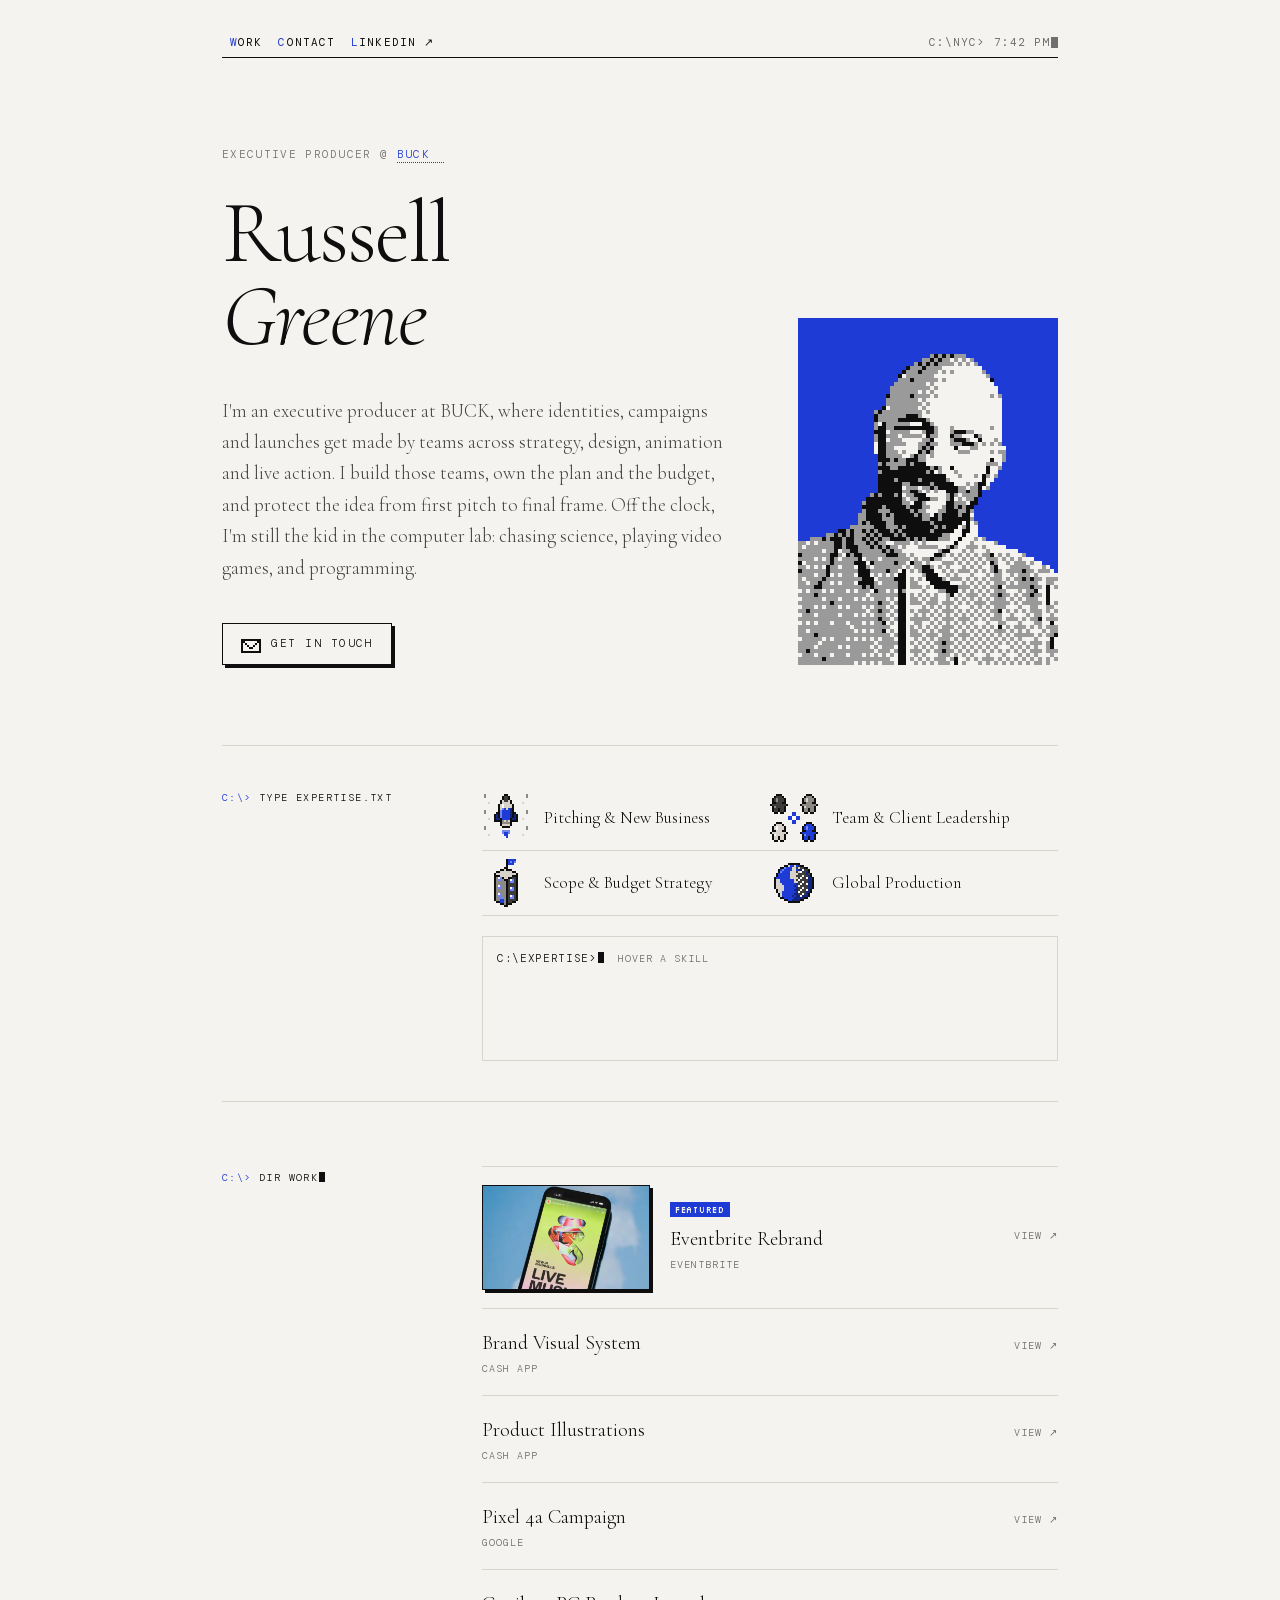
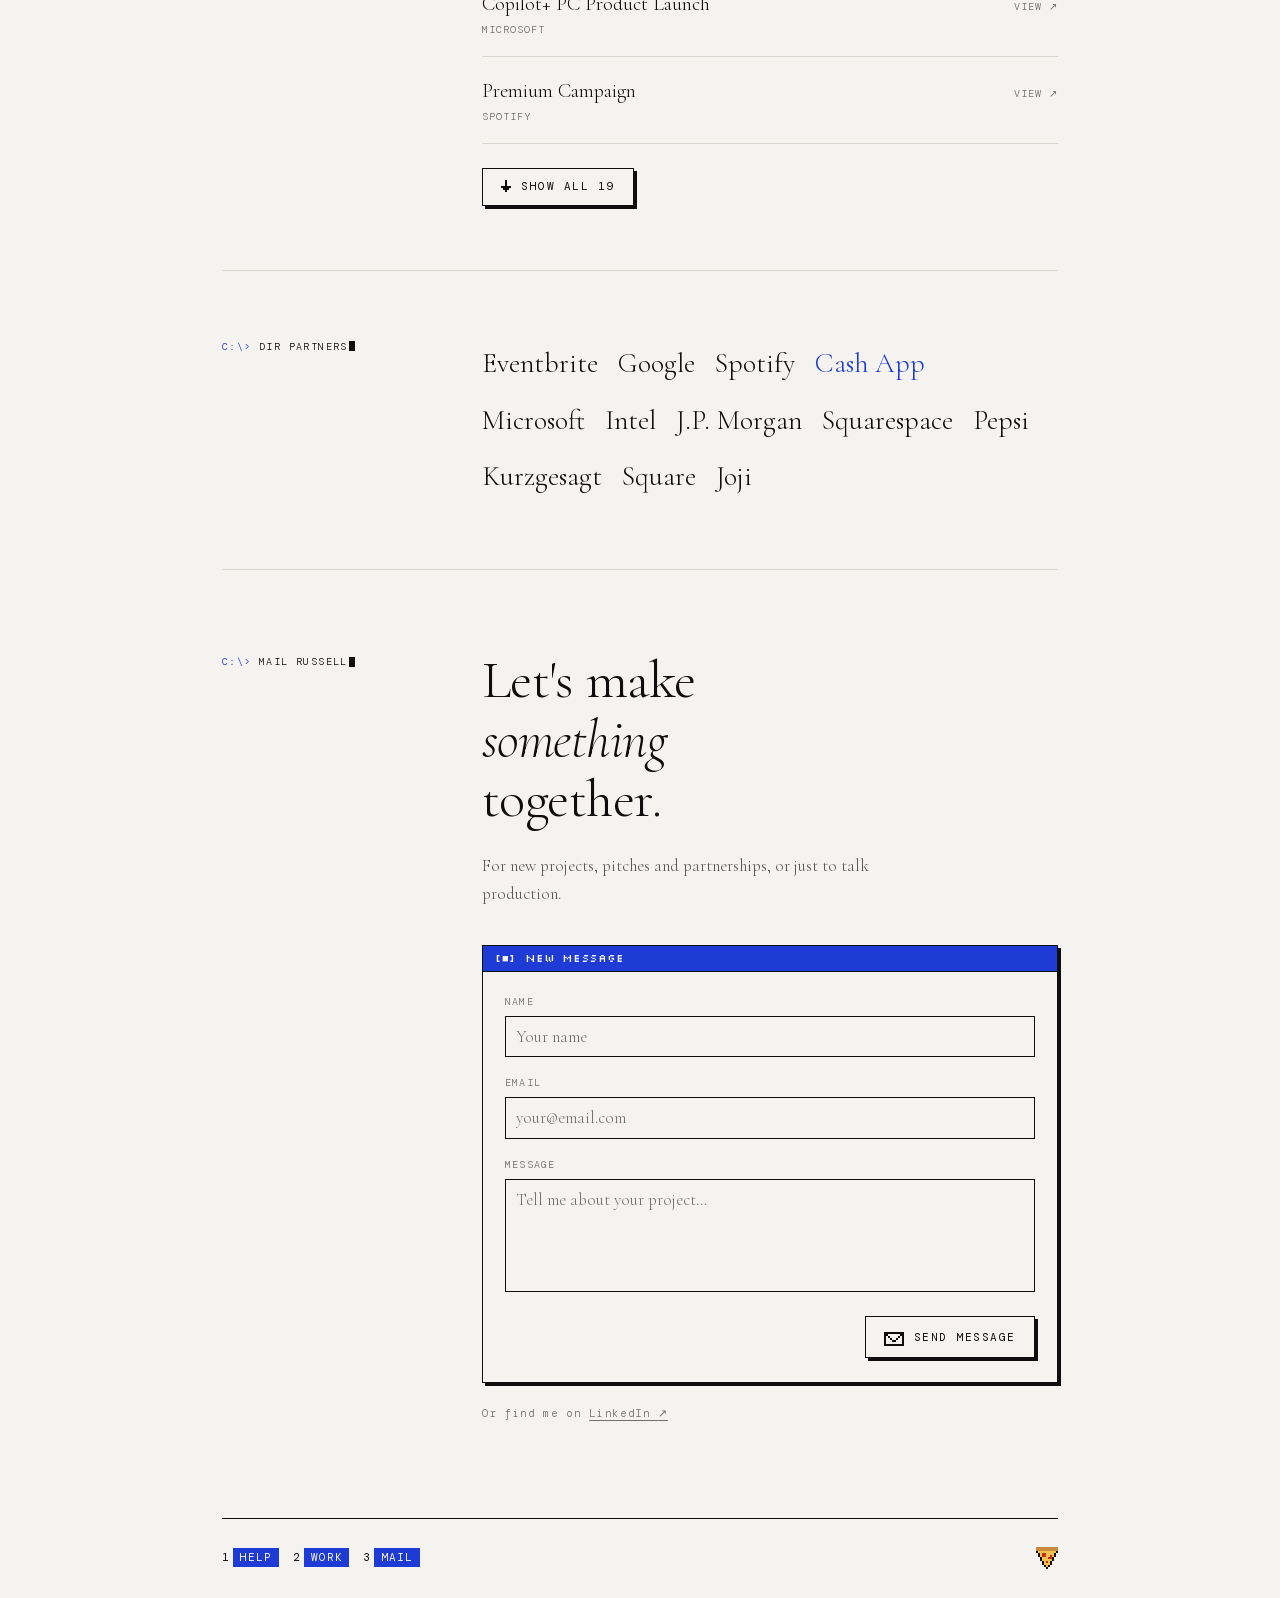
==== index.html @ 2af863de "Featured work: shared hover card with a zoom entrance The featured row now uses the same follow-the-" ====
<!DOCTYPE html>
<html lang="en">
<head>
  <meta charset="UTF-8" />
  <meta name="viewport" content="width=device-width, initial-scale=1.0" />
  <meta name="theme-color" content="#1f3bd6" />
  <script>
    // Accent theme, set before first paint: always blue, except ?theme= forces one for testing.
    // Clicking the headshot or the terminal's COLOR command switches it for the rest of the visit.
    (function () {
      var colors = { blue: '#1f3bd6', green: '#10633b', red: '#c52e13', yellow: '#d7a13f' };
      var theme = new URLSearchParams(location.search).get('theme');
      if (!colors[theme]) theme = 'blue';
      document.documentElement.dataset.theme = theme;
      document.querySelector('meta[name="theme-color"]').content = colors[theme];
      // Hide the photo (keeping its space) until retro.js has covered it with the dither canvas, so the
      // real photo never flashes first; if retro.js never runs, show it anyway after 3s
      var root = document.documentElement;
      root.classList.add('photo-pending');
      setTimeout(function () { root.classList.remove('photo-pending'); }, 3000);
    })();
  </script>
  <title>Russell Greene — Executive Producer at BUCK</title>
  <link rel="icon" type="image/svg+xml" href="favicon.svg" />
  <meta name="description" content="Executive producer at BUCK. I build the teams and own the plan and budget behind identities, campaigns and launches for Microsoft and J.P. Morgan." />
  <link rel="canonical" href="https://russellgreene.com/" />
  <meta property="og:type" content="profile" />
  <meta property="og:url" content="https://russellgreene.com/" />
  <meta property="og:title" content="Russell Greene — Executive Producer at BUCK" />
  <meta property="og:description" content="Executive producer at BUCK. I build the teams and own the plan and budget behind identities, campaigns and launches for Microsoft and J.P. Morgan." />
  <meta property="og:image" content="https://russellgreene.com/og-image.png" />
  <meta property="og:image:width" content="1200" />
  <meta property="og:image:height" content="630" />
  <meta property="og:image:alt" content="Russell Greene, Executive Producer at BUCK" />
  <meta property="og:site_name" content="Russell Greene" />
  <meta name="twitter:card" content="summary_large_image" />
  <script type="application/ld+json">
  {
    "@context": "https://schema.org",
    "@type": "Person",
    "@id": "https://russellgreene.com/#person",
    "name": "Russell Greene",
    "url": "https://russellgreene.com/",
    "image": "https://russellgreene.com/Russell_Greene_Headshot.png",
    "jobTitle": "Executive Producer",
    "worksFor": {
      "@type": "Organization",
      "name": "BUCK",
      "url": "https://buck.co"
    },
    "description": "Executive producer at BUCK. I build the teams and own the plan and budget behind identities, campaigns and launches for Microsoft and J.P. Morgan.",
    "sameAs": [
      "https://www.linkedin.com/in/russellgreene/"
    ]
  }
  </script>
  <link rel="preload" href="/fonts/cormorant-garamond-normal-latin.woff2" as="font" type="font/woff2" crossorigin />
  <link rel="preload" href="/fonts/cormorant-garamond-italic-latin.woff2" as="font" type="font/woff2" crossorigin />
  <style>
    /* Self-hosted copies of the Google Fonts latin subsets, @font-face rules as Google declares them */
    @font-face {
      font-family: 'Cormorant Garamond';
      font-style: italic;
      font-weight: 300;
      font-display: swap;
      src: url(/fonts/cormorant-garamond-italic-latin.woff2) format('woff2');
      unicode-range: U+0000-00FF, U+0131, U+0152-0153, U+02BB-02BC, U+02C6, U+02DA, U+02DC, U+0304, U+0308, U+0329, U+2000-206F, U+20AC, U+2122, U+2191, U+2193, U+2212, U+2215, U+FEFF, U+FFFD;
    }
    @font-face {
      font-family: 'Cormorant Garamond';
      font-style: italic;
      font-weight: 400;
      font-display: swap;
      src: url(/fonts/cormorant-garamond-italic-latin.woff2) format('woff2');
      unicode-range: U+0000-00FF, U+0131, U+0152-0153, U+02BB-02BC, U+02C6, U+02DA, U+02DC, U+0304, U+0308, U+0329, U+2000-206F, U+20AC, U+2122, U+2191, U+2193, U+2212, U+2215, U+FEFF, U+FFFD;
    }
    @font-face {
      font-family: 'Cormorant Garamond';
      font-style: normal;
      font-weight: 300;
      font-display: swap;
      src: url(/fonts/cormorant-garamond-normal-latin.woff2) format('woff2');
      unicode-range: U+0000-00FF, U+0131, U+0152-0153, U+02BB-02BC, U+02C6, U+02DA, U+02DC, U+0304, U+0308, U+0329, U+2000-206F, U+20AC, U+2122, U+2191, U+2193, U+2212, U+2215, U+FEFF, U+FFFD;
    }
    @font-face {
      font-family: 'Cormorant Garamond';
      font-style: normal;
      font-weight: 400;
      font-display: swap;
      src: url(/fonts/cormorant-garamond-normal-latin.woff2) format('woff2');
      unicode-range: U+0000-00FF, U+0131, U+0152-0153, U+02BB-02BC, U+02C6, U+02DA, U+02DC, U+0304, U+0308, U+0329, U+2000-206F, U+20AC, U+2122, U+2191, U+2193, U+2212, U+2215, U+FEFF, U+FFFD;
    }
    @font-face {
      font-family: 'Cormorant Garamond';
      font-style: normal;
      font-weight: 500;
      font-display: swap;
      src: url(/fonts/cormorant-garamond-normal-latin.woff2) format('woff2');
      unicode-range: U+0000-00FF, U+0131, U+0152-0153, U+02BB-02BC, U+02C6, U+02DA, U+02DC, U+0304, U+0308, U+0329, U+2000-206F, U+20AC, U+2122, U+2191, U+2193, U+2212, U+2215, U+FEFF, U+FFFD;
    }
    @font-face {
      font-family: 'DM Mono';
      font-style: normal;
      font-weight: 300;
      font-display: swap;
      src: url(/fonts/dm-mono-300-latin.woff2) format('woff2');
      unicode-range: U+0000-00FF, U+0131, U+0152-0153, U+02BB-02BC, U+02C6, U+02DA, U+02DC, U+0304, U+0308, U+0329, U+2000-206F, U+20AC, U+2122, U+2191, U+2193, U+2212, U+2215, U+FEFF, U+FFFD;
    }
    @font-face {
      font-family: 'DM Mono';
      font-style: normal;
      font-weight: 400;
      font-display: swap;
      src: url(/fonts/dm-mono-400-latin.woff2) format('woff2');
      unicode-range: U+0000-00FF, U+0131, U+0152-0153, U+02BB-02BC, U+02C6, U+02DA, U+02DC, U+0304, U+0308, U+0329, U+2000-206F, U+20AC, U+2122, U+2191, U+2193, U+2212, U+2215, U+FEFF, U+FFFD;
    }
    @font-face {
      font-family: 'Silkscreen';
      font-style: normal;
      font-weight: 400;
      font-display: swap;
      src: url(/fonts/silkscreen-400-latin.woff2) format('woff2');
      unicode-range: U+0000-00FF, U+0131, U+0152-0153, U+02BB-02BC, U+02C6, U+02DA, U+02DC, U+0304, U+0308, U+0329, U+2000-206F, U+20AC, U+2122, U+2191, U+2193, U+2212, U+2215, U+FEFF, U+FFFD;
    }
    @font-face {
      font-family: 'VT323';
      font-style: normal;
      font-weight: 400;
      font-display: swap;
      src: url(/fonts/vt323-400-latin.woff2) format('woff2');
      unicode-range: U+0000-00FF, U+0131, U+0152-0153, U+02BB-02BC, U+02C6, U+02DA, U+02DC, U+0304, U+0308, U+0329, U+2000-206F, U+20AC, U+2122, U+2191, U+2193, U+2212, U+2215, U+FEFF, U+FFFD;
    }
  </style>
  <style>
    *, *::before, *::after { box-sizing: border-box; margin: 0; padding: 0; }

    :root {
      --ink: #0e0e0e;
      --paper: #f5f3ef;
      --mid: #6f6f6f; /* lightest neutral gray at 4.5:1+ on --paper (4.53) */
      --rule: #d8d5cf;
      --accent: #0e0e0e;
      --pixel: #1f3bd6;         /* accent fill (themes override these in retro.css) */
      --on-pixel: var(--paper); /* text and icons on --pixel */
      --pixel-text: #1f3bd6;    /* accent text on --paper */
      --pixel-hi: #6f86f0;      /* accent highlight and shadow in shaded pixel art */
      --pixel-lo: #11247f;
      --serif: 'Cormorant Garamond', Georgia, serif;
      --mono: 'DM Mono', 'Courier New', monospace;
    }

    html { scroll-behavior: smooth; }

    body {
      background: var(--paper);
      color: var(--ink);
      font-family: var(--serif);
      font-weight: 300;
      font-size: 18px;
      line-height: 1.6;
      min-height: 100vh;
      -webkit-font-smoothing: antialiased;
    }

    /* ── Layout ── */
    .site-wrapper {
      max-width: 900px;
      margin: 0 auto;
      padding: 0 32px;
    }

    /* ── Hero ── */
    .hero {
      padding: 88px 0 80px;
      border-bottom: 1px solid var(--rule);
    }

    .hero-meta {
      font-family: var(--mono);
      font-size: 11px;
      letter-spacing: 0.12em;
      text-transform: uppercase;
      color: var(--mid);
      margin-bottom: 28px;
    }

    .hero-meta > span {
      display: inline-block;
      margin-right: 24px;
    }

    /* Skip link: the first Tab stop, invisible until focused, then a DOS button at the top left */
    .skip-link {
      position: absolute;
      top: 12px;
      left: 16px;
      z-index: 10;
    }
    .skip-link:not(:focus) {
      width: 1px;
      height: 1px;
      padding: 0;
      overflow: hidden;
      clip-path: inset(50%);
      white-space: nowrap;
      border: 0;
      box-shadow: none;
    }
    /* The skip link's target; it takes focus only from there, so no ring around the whole page */
    #main:focus { outline: none; }

    .visually-hidden {
      position: absolute;
      width: 1px;
      height: 1px;
      overflow: hidden;
      clip-path: inset(50%);
      white-space: nowrap;
    }

    .hero h1 {
      font-family: var(--serif);
      font-size: clamp(52px, 8vw, 88px);
      font-weight: 300;
      line-height: 0.95;
      letter-spacing: -0.02em;
      margin-bottom: 36px;
    }

    .hero h1 em {
      font-style: italic;
      font-weight: 300;
    }


    .hero-bio {
      max-width: 520px;
      text-wrap: pretty; /* no one-word last line */
      font-size: 19px;
      line-height: 1.65;
      color: #444;
      margin-bottom: 40px;
    }

    /* ── Expertise ── */
    .expertise {
      padding: 40px 0;
      border-bottom: 1px solid var(--rule);
      display: grid;
      grid-template-columns: 200px 1fr;
      gap: 0 60px;
      align-items: start;
    }

    .section-label {
      font-family: var(--mono);
      font-weight: inherit; /* an <h2> on the homepage; it must look like the old <p> */
      font-size: 10px;
      letter-spacing: 0.14em;
      text-transform: uppercase;
      color: var(--mid);
      padding-top: 4px;
    }

    .expertise-list {
      list-style: none;
      display: grid;
      grid-template-columns: 1fr 1fr;
      gap: 0;
    }

    .expertise-list li { border-bottom: 1px solid var(--rule); }

    .expertise-list li:nth-child(odd) { padding-right: 28px; }

    .expertise-item {
      display: flex;
      align-items: center;
      gap: 14px;
      width: 100%;
      padding: 8px 0;
      background: none;
      border: 0;
      font: inherit;
      font-size: 17px;
      color: var(--ink);
      text-align: left;
      cursor: pointer;
    }

    .expertise-item:hover .expertise-name,
    .expertise-item.is-selected .expertise-name { color: var(--pixel-text); }
    .expertise-item:focus-visible { outline: 1px solid var(--pixel-text); outline-offset: 2px; }

    /* Pixel icons are drawn in by JS (24×24 cells at 2px); the slot keeps its size either way */
    .expertise-icon {
      flex: none;
      display: block;
      width: 48px;
      height: 48px;
    }
    .expertise-icon svg { display: block; }
    .expertise-name { line-height: 1.3; }

    .expertise-details {
      margin-top: 20px;
      font-family: var(--mono);
      font-size: 11px;
      line-height: 1.7;
      color: #555;
    }

    .expertise-detail + .expertise-detail { margin-top: 14px; }

    .expertise-detail-name {
      color: var(--ink);
      font-size: 10px;
      letter-spacing: 0.1em;
      text-transform: uppercase;
    }

    .expertise-see a { color: var(--ink); }

    /* ── Work ── */
    #work {
      padding: 64px 0;
      border-bottom: 1px solid var(--rule);
    }

    .work-header {
      display: grid;
      grid-template-columns: 200px 1fr;
      gap: 0 60px;
      margin-bottom: 0;
    }

    .work-list {
      list-style: none;
    }

    .work-item {
      display: grid;
      grid-template-columns: 1fr auto;
      align-items: baseline;
      padding: 18px 0;
      border-bottom: 1px solid var(--rule);
      cursor: default;
      transition: background 0.15s;
    }

    .work-item:first-child { border-top: 1px solid var(--rule); }

    .work-item:hover { background: rgba(14,14,14,0.03); }
    .work-item:hover .work-client { color: var(--ink); } /* --mid falls under 4.5:1 on the hover fill */

    .work-title {
      font-family: var(--serif);
      font-size: 20px;
      font-weight: 300;
      color: var(--ink);
    }

    .work-client {
      font-family: var(--mono);
      font-size: 10px;
      letter-spacing: 0.1em;
      text-transform: uppercase;
      color: var(--mid);
      display: block;
      margin-top: 2px;
    }

    .work-link {
      font-family: var(--mono);
      font-size: 10px;
      letter-spacing: 0.1em;
      text-transform: uppercase;
      color: var(--mid);
      text-decoration: none;
      border-bottom: 1px solid transparent;
      padding-bottom: 1px;
      transition: color 0.2s, border-color 0.2s;
      white-space: nowrap;
    }

    .work-item:hover .work-link {
      color: var(--ink);
      border-bottom-color: var(--ink);
    }

    /* Featured project (set up by the script after the list): its image in a DOS frame at the left,
       a tag above the title. On phones and touch screens the image runs full width above it. */
    #work-list .work-item.is-featured {
      grid-template-columns: 168px 1fr auto;
      column-gap: 20px;
      align-items: center;
    }

    .work-feature {
      position: relative;
      display: block;
      aspect-ratio: 16 / 10;
      overflow: hidden;
      background: var(--pixel);
      border: 1px solid var(--ink);
      box-shadow: 3px 3px 0 var(--ink);
    }

    .work-feature img,
    .work-feature canvas {
      position: absolute;
      inset: 0;
      width: 100%;
      height: 100%;
    }

    .work-feature img { object-fit: cover; }
    .work-feature img:not([src]):not([srcset]) { visibility: hidden; }
    .work-feature canvas { image-rendering: pixelated; background: var(--pixel); }
    .work-feature canvas[hidden] { display: none; }

    .work-tag {
      display: block;
      width: max-content;
      margin-bottom: 6px;
      padding: 3px 5px;
      background: var(--pixel);
      color: var(--on-pixel);
      font-family: 'Silkscreen', var(--mono);
      font-size: 9px;
      line-height: 1;
      letter-spacing: 0.08em;
      text-transform: uppercase;
    }

    @media (max-width: 660px), (hover: none) and (pointer: coarse) {
      #work-list .work-item.is-featured {
        grid-template-columns: 1fr auto;
      }

      .work-feature {
        grid-column: 1 / -1;
        margin: 2px 3px 18px 0;
      }
    }

    /* ── Partners ── */
    .partners {
      padding: 64px 0;
      border-bottom: 1px solid var(--rule);
      display: grid;
      grid-template-columns: 200px 1fr;
      gap: 0 60px;
      align-items: start;
    }

    .partner-grid {
      display: flex;
      flex-wrap: wrap;
      gap: 0;
    }

    .partner-name {
      font-family: var(--serif);
      font-size: 28px;
      font-weight: 300;
      color: var(--ink);
      padding: 6px 20px 6px 0;
      cursor: default;
    }

    .partner-name:hover { color: var(--pixel-text); }

    /* ── Contact ── */
    #contact {
      padding: 80px 0 96px;
    }

    .contact-inner {
      display: grid;
      grid-template-columns: 200px 1fr;
      gap: 0 60px;
      align-items: start;
    }

    .contact-content h3 {
      font-family: var(--serif);
      font-size: clamp(36px, 5vw, 54px);
      font-weight: 300;
      line-height: 1.1;
      margin-bottom: 24px;
      letter-spacing: -0.01em;
    }

    .contact-content h3 em { font-style: italic; }

    .contact-content p {
      font-size: 17px;
      color: #555;
      line-height: 1.65;
      margin-bottom: 36px;
      max-width: 420px;
    }

    /* ── Contact Form: a DOS compose window (the MAIL.EXE send sequence plays in the same window) ── */
    .compose {
      background: var(--paper);
      border: 1px solid var(--ink);
      box-shadow: 3px 3px 0 var(--ink);
    }

    .compose-title {
      display: flex;
      gap: 10px;
      padding: 7px 12px;
      background: var(--pixel);
      color: var(--on-pixel);
      border-bottom: 1px solid var(--ink);
      font-family: 'Silkscreen', var(--mono);
      font-size: 11px;
      line-height: 1;
      letter-spacing: 0.08em;
      text-transform: uppercase;
      white-space: nowrap;
    }

    .contact-form {
      display: flex;
      flex-direction: column;
      gap: 18px;
      padding: 22px 22px 24px;
    }

    .form-row {
      display: flex;
      flex-direction: column;
    }

    .form-row label {
      font-family: var(--mono);
      font-size: 10px;
      letter-spacing: 0.12em;
      text-transform: uppercase;
      color: var(--mid);
      padding-bottom: 6px;
    }

    .form-row input,
    .form-row textarea {
      background: var(--paper);
      border: 1px solid var(--ink);
      border-radius: 0;
      outline: none;
      font-family: var(--serif);
      font-size: 17px;
      font-weight: 300;
      line-height: 1.4;
      color: var(--ink);
      padding: 8px 10px;
      resize: none;
      width: 100%;
      -webkit-appearance: none;
      appearance: none;
    }

    .form-row input:focus,
    .form-row textarea:focus {
      border-color: var(--pixel);
      box-shadow: inset 0 0 0 1px var(--pixel);
    }

    .form-row input::placeholder,
    .form-row textarea::placeholder {
      color: var(--mid);
      opacity: 1;
    }

    .form-row .form-error { padding: 6px 0 0; }

    .form-submit {
      margin-top: 6px;
      display: flex;
      justify-content: flex-end;
    }

    .contact-content .contact-alt {
      margin: 22px 0 0;
      font-family: var(--mono);
      font-size: 11px;
      letter-spacing: 0.06em;
      line-height: 1.5;
      color: var(--mid);
    }

    .contact-alt a {
      color: var(--mid);
      text-decoration: underline;
      text-underline-offset: 3px;
    }

    .contact-alt a:hover { color: var(--ink); }

    /* ── Footer ── */
    footer {
      border-top: 1px solid var(--ink); /* matches the menu bar's rule: the page is framed top and bottom alike */
      padding: 28px 0;
      display: flex;
      justify-content: space-between;
      align-items: center;
    }

    /* ── Hero layout with photo ── */
    .hero-inner {
      display: grid;
      grid-template-columns: 1fr 260px;
      gap: 0 60px;
      align-items: end;
    }

    .hero-photo-wrap { position: relative; }
    .hero-photo-wrap:focus-visible { outline: 2px solid var(--pixel-text); outline-offset: 4px; }

    .hero-photo {
      width: 100%;
      height: auto; /* the width/height attributes only reserve space; the aspect ratio sets the size */
      aspect-ratio: 3 / 4;
      object-fit: cover;
      object-position: center top;
      display: block;
    }

    /* Until retro.js has laid the dither canvas over it (see the head script) */
    .photo-pending .hero-photo { visibility: hidden; }

    /* ── Fade in on load ── */
    @keyframes fadeUp {
      from { opacity: 0; transform: translateY(16px); }
      to   { opacity: 1; transform: translateY(0); }
    }

    .hero-meta  { animation: fadeUp 0.6s ease both; animation-delay: 0.05s; }
    .hero h1    { animation: fadeUp 0.7s ease both; animation-delay: 0.15s; }
    .hero-bio   { animation: fadeUp 0.7s ease both; animation-delay: 0.25s; }
    .hero-cta   { animation: fadeUp 0.7s ease both; animation-delay: 0.35s; }

    @media (prefers-reduced-motion: reduce) {
      .hero-meta, .hero h1, .hero-bio, .hero-cta { animation: none; }
    }

    /* ── Mobile ── */
    @media (max-width: 660px) {
      .site-wrapper { padding: 0 20px; }

      .hero { padding: 56px 0 52px; }

      .hero-inner {
        grid-template-columns: 1fr;
      }

      .hero-photo-wrap {
        width: 160px;
        margin-top: 32px;
        border-radius: 50%; /* round focus ring */
      }

      .hero-photo {
        width: 160px;
        aspect-ratio: 1 / 1;
        border-radius: 50%;
        object-position: center 10%;
      }

      .expertise,
      .partners,
      .work-header,
      .contact-inner {
        grid-template-columns: 1fr;
        gap: 16px 0;
      }

      .expertise-list {
        grid-template-columns: 1fr;
      }

      .contact-form { padding: 18px 16px 20px; }
      .form-row input,
      .form-submit .dos-button { min-height: 44px; }

      /* Keys and pizza share one row (they fit at 360px); if they ever can't, both centre */
      footer { flex-wrap: wrap; justify-content: space-between; gap: 16px; }
    }

    /* Small screens and touch screens: small mono labels one size up, so they read without zooming */
    @media (max-width: 660px), (hover: none) and (pointer: coarse) {
      .section-label,
      .work-client,
      .work-link,
      .form-row label { font-size: 11px; }
    }

    /* ── Touch ── */
    @media (hover: none) and (pointer: coarse) {
      /* Small links get a bigger invisible hit area; the layout doesn't move */
      .work-link,
      .contact-alt a { position: relative; -webkit-tap-highlight-color: transparent; }
      .work-link::after,
      .contact-alt a::after {
        content: '';
        position: absolute;
        inset: -15px -8px;
      }

      /* The whole row opens the case study; it darkens while pressed instead of sticking on hover */
      .work-item { cursor: pointer; -webkit-tap-highlight-color: transparent; }
      .work-item:hover { background: none; }
      .work-item:active { background: rgba(14,14,14,0.05); }
      .work-item:hover .work-link { color: var(--mid); border-bottom-color: transparent; }
      .work-item:hover .work-client { color: var(--mid); }
      .partner-name:hover { color: var(--ink); }
      .form-row input,
      .form-submit .dos-button { min-height: 44px; }
    }
  </style>
  <link rel="stylesheet" href="/retro.css?v=9676388d" />
</head>
<body>

<a class="skip-link dos-button" href="#main" aria-label="Skip to content"><span class="dos-button-label">Skip to content</span></a>

<div class="site-wrapper">

  <!-- Menu bar -->
  <header>
  <nav class="menubar" aria-label="Menu">
    <ul class="menu">
      <li><a class="menu-item" href="#work"><span class="menu-key">W</span>ork</a></li>
      <li><a class="menu-item" href="#contact"><span class="menu-key">C</span>ontact</a></li>
      <li><a class="menu-item" href="https://www.linkedin.com/in/russellgreene/" target="_blank" rel="noopener"><span class="menu-key">L</span>inkedIn <span aria-hidden="true">↗</span></a></li>
    </ul>
    <span class="prompt-clock">NYC</span>
  </nav>
  </header>

  <main id="main" tabindex="-1">

  <!-- Hero -->
  <section class="hero">
    <div class="hero-inner">
      <div class="hero-text">
        <p class="hero-meta">
          <span><span class="visually-hidden">Executive Producer at BUCK</span><span aria-hidden="true">Executive Producer @ <span class="dos-field">BUCK<b class="block-cursor dos-field-cursor"></b></span></span></span>
        </p>
        <h1>Russell<br /><em>Greene</em></h1>
        <p class="hero-bio">I'm an executive producer at BUCK, where identities, campaigns and launches get made by teams across strategy, design, animation and live action. I build those teams, own the plan and the budget, and protect the idea from first pitch to final frame. Off the clock, I'm still the kid in the computer lab: chasing science, playing video games, and programming.</p>
        <a href="#contact" class="hero-cta dos-button"><span class="dos-button-icon" data-icon="envelope" aria-hidden="true"></span><span class="dos-button-label">Get in touch</span><b class="block-cursor dos-button-cursor" aria-hidden="true"></b></a>
      </div>
      <div class="hero-photo-wrap">
        <img src="Russell_Greene_Headshot-520.webp" alt="Russell Greene" class="hero-photo" width="520" height="694" fetchpriority="high" />
        <script>(function (t) { if (t && t !== 'blue') document.currentScript.previousElementSibling.src = 'Russell_Greene_Headshot_' + t + '-520.webp'; })(document.documentElement.dataset.theme);</script>
      </div>
    </div>
  </section>

  <!-- Expertise -->
  <section class="expertise">
    <h2 class="section-label">Core<br />Expertise</h2>
    <div class="expertise-body">
      <ul class="expertise-list">
        <li>
          <button type="button" class="expertise-item" data-dir="PITCHING" aria-controls="xp-pitching">
            <span class="expertise-icon" data-xp-icon="rocket" aria-hidden="true"></span>
            <span class="expertise-name">Pitching &amp; New Business</span>
          </button>
        </li>
        <li>
          <button type="button" class="expertise-item" data-dir="LEADERSHIP" aria-controls="xp-leadership">
            <span class="expertise-icon" data-xp-icon="meeples" aria-hidden="true"></span>
            <span class="expertise-name">Team &amp; Client Leadership</span>
          </button>
        </li>
        <li>
          <button type="button" class="expertise-item" data-dir="SCOPE-BUDGET" aria-controls="xp-scope-budget">
            <span class="expertise-icon" data-xp-icon="tower" aria-hidden="true"></span>
            <span class="expertise-name">Scope &amp; Budget Strategy</span>
          </button>
        </li>
        <li>
          <button type="button" class="expertise-item" data-dir="PRODUCTION" aria-controls="xp-production">
            <span class="expertise-icon" data-xp-icon="globe" aria-hidden="true"></span>
            <span class="expertise-name">Global Production</span>
          </button>
        </li>
      </ul>
      <div class="expertise-details">
        <div class="expertise-detail" id="xp-pitching">
          <p class="expertise-detail-name">Pitching &amp; New Business</p>
          <p class="expertise-desc">I lead RFPs and pitches alongside Strategy and Creative, shaping the approach, the team and the numbers so every bid is one we can win and one we can make well.</p>
          <p class="expertise-see">SEE: <a href="https://buck.co/work/eventbrite" target="_blank" rel="noopener">Eventbrite</a>, <a href="https://buck.co/work/microsoft-intel-global-b2b-campaign" target="_blank" rel="noopener">Windows Campaign</a>, <a href="https://buck.co/work/kurzgesagt" target="_blank" rel="noopener">Kurzgesagt</a></p>
        </div>
        <div class="expertise-detail" id="xp-leadership">
          <p class="expertise-detail-name">Team &amp; Client Leadership</p>
          <p class="expertise-desc">I build the team around each brief, then stay close as the escalation point and champion for client and crew alike. Microsoft, Cash App and Spotify keep coming back.</p>
          <p class="expertise-see">SEE: <a href="https://buck.co/work/cash-app-visual-identity" target="_blank" rel="noopener">Cash App Visual System</a>, <a href="https://buck.co/work/microsoft-copilot-pcs" target="_blank" rel="noopener">Microsoft Copilot+ PC</a>, <a href="https://buck.co/work/spotify-premium" target="_blank" rel="noopener">Spotify Premium</a></p>
        </div>
        <div class="expertise-detail" id="xp-scope-budget">
          <p class="expertise-detail-name">Scope &amp; Budget Strategy</p>
          <p class="expertise-desc">I turn a brief into an approach and a budget that holds: a credible ballpark in the first conversation, a plan set up properly, and no surprises on the way to delivery.</p>
          <p class="expertise-see">SEE: <a href="https://buck.co/work/jpmorgan-payments" target="_blank" rel="noopener">J.P. Morgan Payments</a>, <a href="https://buck.co/work/microsoft-mesh" target="_blank" rel="noopener">Microsoft Mesh</a>, <a href="https://buck.co/work/square-restaurant-anthem" target="_blank" rel="noopener">Square Restaurants</a></p>
        </div>
        <div class="expertise-detail" id="xp-production">
          <p class="expertise-detail-name">Global Production</p>
          <p class="expertise-desc">I run productions across studios, partners and time zones. One launch took a Budapest photoshoot, seven films, a website and a keynote, all pulling the same direction.</p>
          <p class="expertise-see">SEE: <a href="https://buck.co/work/microsoft-copilot-pcs" target="_blank" rel="noopener">Microsoft Copilot+ PC</a>, <a href="https://buck.co/work/microsoft-surface" target="_blank" rel="noopener">Microsoft Surface Pro 9</a>, <a href="https://buck.co/work/google-pixel-4a" target="_blank" rel="noopener">Google Pixel 4a</a></p>
        </div>
      </div>
    </div>
  </section>

  <!-- Work -->
  <section id="work">
    <div class="work-header">
      <h2 class="section-label">Selected<br />Work</h2>
      <ul class="work-list" id="work-list">

        <li class="work-item" data-media="/work-media/eventbrite.webp" data-featured>
          <div>
            <span class="work-title">Eventbrite Rebrand</span>
            <span class="work-client">Eventbrite</span>
          </div>
          <a href="https://buck.co/work/eventbrite" target="_blank" rel="noopener" class="work-link">View<span class="visually-hidden"> Eventbrite Rebrand case study (opens in a new tab)</span> <span aria-hidden="true">↗</span></a>
        </li>

        <li class="work-item" data-media="/work-media/jpmorgan-payments.webp" data-featured>
          <div>
            <span class="work-title">Payments Rebrand</span>
            <span class="work-client">J.P. Morgan</span>
          </div>
          <a href="https://buck.co/work/jpmorgan-payments" target="_blank" rel="noopener" class="work-link">View<span class="visually-hidden"> Payments Rebrand case study (opens in a new tab)</span> <span aria-hidden="true">↗</span></a>
        </li>

        <li class="work-item" data-media="/work-media/microsoft-copilot.webp" data-featured>
          <div>
            <span class="work-title">Copilot+ PC Product Launch</span>
            <span class="work-client">Microsoft</span>
          </div>
          <a href="https://buck.co/work/microsoft-copilot-pcs" target="_blank" rel="noopener" class="work-link">View<span class="visually-hidden"> Copilot+ PC Product Launch case study (opens in a new tab)</span> <span aria-hidden="true">↗</span></a>
        </li>

        <li class="work-item" data-media="/work-media/cash-app-visual-system.webp" data-featured>
          <div>
            <span class="work-title">Brand Visual System</span>
            <span class="work-client">Cash App</span>
          </div>
          <a href="https://buck.co/work/cash-app-visual-identity" target="_blank" rel="noopener" class="work-link">View<span class="visually-hidden"> Brand Visual System case study (opens in a new tab)</span> <span aria-hidden="true">↗</span></a>
        </li>

        <li class="work-item" data-media="/work-media/microsoft-mesh.webp">
          <div>
            <span class="work-title">Mesh VR Platform</span>
            <span class="work-client">Microsoft</span>
          </div>
          <a href="https://buck.co/work/microsoft-mesh" target="_blank" rel="noopener" class="work-link">View<span class="visually-hidden"> Mesh VR Platform case study (opens in a new tab)</span> <span aria-hidden="true">↗</span></a>
        </li>

        <li class="work-item" data-media="/work-media/kurzgesagt.webp">
          <div>
            <span class="work-title">Website Design</span>
            <span class="work-client">Kurzgesagt</span>
          </div>
          <a href="https://buck.co/work/kurzgesagt" target="_blank" rel="noopener" class="work-link">View<span class="visually-hidden"> Website Design case study (opens in a new tab)</span> <span aria-hidden="true">↗</span></a>
        </li>

        <li class="work-item" data-media="/work-media/pepsi-crave.webp">
          <div>
            <span class="work-title">Crave Brand Assets</span>
            <span class="work-client">Pepsi</span>
          </div>
          <a href="https://buck.co/work/pepsi-crave" target="_blank" rel="noopener" class="work-link">View<span class="visually-hidden"> Crave Brand Assets case study (opens in a new tab)</span> <span aria-hidden="true">↗</span></a>
        </li>

        <li class="work-item" data-media="/work-media/microsoft-azure.webp">
          <div>
            <span class="work-title">Azure AI Campaign</span>
            <span class="work-client">Microsoft</span>
          </div>
          <a href="https://buck.co/work/microsoft-azure" target="_blank" rel="noopener" class="work-link">View<span class="visually-hidden"> Azure AI Campaign case study (opens in a new tab)</span> <span aria-hidden="true">↗</span></a>
        </li>

        <li class="work-item" data-media="/work-media/cash-app-illustrations.webp">
          <div>
            <span class="work-title">Product Illustrations</span>
            <span class="work-client">Cash App</span>
          </div>
          <a href="https://buck.co/work/cash-app-illustration-system" target="_blank" rel="noopener" class="work-link">View<span class="visually-hidden"> Product Illustrations case study (opens in a new tab)</span> <span aria-hidden="true">↗</span></a>
        </li>

        <li class="work-item" data-media="/work-media/microsoft-surface.webp">
          <div>
            <span class="work-title">Surface Pro 9 Campaign</span>
            <span class="work-client">Microsoft</span>
          </div>
          <a href="https://buck.co/work/microsoft-surface" target="_blank" rel="noopener" class="work-link">View<span class="visually-hidden"> Surface Pro 9 Campaign case study (opens in a new tab)</span> <span aria-hidden="true">↗</span></a>
        </li>

        <li class="work-item" data-media="/work-media/microsoft-intel.webp">
          <div>
            <span class="work-title">Windows Campaign</span>
            <span class="work-client">Microsoft + Intel</span>
          </div>
          <a href="https://buck.co/work/microsoft-intel-global-b2b-campaign" target="_blank" rel="noopener" class="work-link">View<span class="visually-hidden"> Windows Campaign case study (opens in a new tab)</span> <span aria-hidden="true">↗</span></a>
        </li>

        <li class="work-item" data-media="/work-media/google-pixel-4a.webp">
          <div>
            <span class="work-title">Pixel 4a Campaign</span>
            <span class="work-client">Google</span>
          </div>
          <a href="https://buck.co/work/google-pixel-4a" target="_blank" rel="noopener" class="work-link">View<span class="visually-hidden"> Pixel 4a Campaign case study (opens in a new tab)</span> <span aria-hidden="true">↗</span></a>
        </li>

        <li class="work-item" data-media="/work-media/spotify-premium.webp" data-featured>
          <div>
            <span class="work-title">Premium Campaign</span>
            <span class="work-client">Spotify</span>
          </div>
          <a href="https://buck.co/work/spotify-premium" target="_blank" rel="noopener" class="work-link">View<span class="visually-hidden"> Premium Campaign case study (opens in a new tab)</span> <span aria-hidden="true">↗</span></a>
        </li>

        <li class="work-item" data-media="/work-media/squarespace-snow-white.webp">
          <div>
            <span class="work-title">Snow White Campaign</span>
            <span class="work-client">Squarespace</span>
          </div>
          <a href="https://buck.co/work/sqsp-snow-white" target="_blank" rel="noopener" class="work-link">View<span class="visually-hidden"> Snow White Campaign case study (opens in a new tab)</span> <span aria-hidden="true">↗</span></a>
        </li>

        <li class="work-item" data-media="/work-media/squarespace-dracula.webp">
          <div>
            <span class="work-title">Dracula Campaign</span>
            <span class="work-client">Squarespace</span>
          </div>
          <a href="https://buck.co/work/sqsp-dracula" target="_blank" rel="noopener" class="work-link">View<span class="visually-hidden"> Dracula Campaign case study (opens in a new tab)</span> <span aria-hidden="true">↗</span></a>
        </li>

        <li class="work-item" data-media="/work-media/joji-777.webp">
          <div>
            <span class="work-title">777 Music Video</span>
            <span class="work-client">Joji</span>
          </div>
          <a href="https://pompandclout.com/project/joji-777/" target="_blank" rel="noopener" class="work-link">View<span class="visually-hidden"> 777 Music Video case study (opens in a new tab)</span> <span aria-hidden="true">↗</span></a>
        </li>

        <li class="work-item" data-media="/work-media/cash-app-taxes.webp">
          <div>
            <span class="work-title">Taxes Campaign</span>
            <span class="work-client">Cash App</span>
          </div>
          <a href="https://buck.co/work/cash-app-taxes" target="_blank" rel="noopener" class="work-link">View<span class="visually-hidden"> Taxes Campaign case study (opens in a new tab)</span> <span aria-hidden="true">↗</span></a>
        </li>

        <li class="work-item" data-media="/work-media/spotify-singles.webp">
          <div>
            <span class="work-title">Singles Music Video</span>
            <span class="work-client">Spotify</span>
          </div>
          <a href="https://buck.co/work/spotify-aapi-heritage-month" target="_blank" rel="noopener" class="work-link">View<span class="visually-hidden"> Singles Music Video case study (opens in a new tab)</span> <span aria-hidden="true">↗</span></a>
        </li>

        <li class="work-item" data-media="/work-media/square-restaurants.webp">
          <div>
            <span class="work-title">Restaurants Anthem Film</span>
            <span class="work-client">Square</span>
          </div>
          <a href="https://buck.co/work/square-restaurant-anthem" target="_blank" rel="noopener" class="work-link">View<span class="visually-hidden"> Restaurants Anthem Film case study (opens in a new tab)</span> <span aria-hidden="true">↗</span></a>
        </li>

      </ul>
      <script>
        // A fresh order on every visit: shuffle the rows (Fisher–Yates) as soon as they're parsed, before
        // the list first paints, so nothing jumps. ?order=fixed keeps the markup order (for testing);
        // without JS the list stays in markup order too.
        // Then one [data-featured] row, at random, moves to the top as the featured project, with its
        // tag and an empty image frame (retro.js loads the image as Selected Work nears the screen).
        // ?order=fixed features the first one in markup order; ?featured=N (1-based) forces one.
        (function (list) {
          var params = new URLSearchParams(location.search);
          var fixed = params.get('order') === 'fixed';
          var pool = list.querySelectorAll('.work-item[data-featured]');
          if (!fixed) {
            var rows = Array.prototype.slice.call(list.children);
            for (var i = rows.length - 1; i > 0; i--) {
              var j = Math.floor(Math.random() * (i + 1));
              var t = rows[i]; rows[i] = rows[j]; rows[j] = t;
            }
            rows.forEach(function (row) { list.appendChild(row); });
          }
          if (!pool.length) return;
          var row = pool[parseInt(params.get('featured'), 10) - 1] ||
            pool[fixed ? 0 : Math.floor(Math.random() * pool.length)];
          var media = row.dataset.media;
          list.insertBefore(row, list.firstElementChild);
          row.classList.add('is-featured');
          var tag = document.createElement('span');
          tag.className = 'work-tag';
          tag.textContent = 'Featured';
          var title = row.querySelector('.work-title');
          title.parentNode.insertBefore(tag, title);
          var frame = document.createElement('span');
          frame.className = 'work-feature';
          frame.setAttribute('aria-hidden', 'true');
          var img = document.createElement('img');
          img.alt = '';
          img.decoding = 'async';
          img.sizes = '(max-width: 660px) calc(100vw - 40px), (hover: none) and (pointer: coarse) 720px, 168px';
          img.dataset.srcset = media + ' 640w, ' + media.replace(/\.webp$/, '-1080.webp') + ' 1080w';
          frame.appendChild(img);
          row.insertBefore(frame, row.firstChild);
          // If retro.js never claims the frame, show the image plainly once the page has loaded
          addEventListener('load', function () {
            if (!frame.dataset.claimed) img.srcset = img.dataset.srcset;
          });
        })(document.getElementById('work-list'));
      </script>
    </div>
  </section>

  <!-- Partners -->
  <section class="partners">
    <h2 class="section-label">Selected<br />Partners</h2>
    <div class="partner-grid">
      <span class="partner-name">Eventbrite</span>
      <span class="partner-name">Google</span>
      <span class="partner-name">Spotify</span>
      <span class="partner-name">Cash App</span>
      <span class="partner-name">Microsoft</span>
      <span class="partner-name">Intel</span>
      <span class="partner-name">J.P. Morgan</span>
      <span class="partner-name">Squarespace</span>
      <span class="partner-name">Pepsi</span>
      <span class="partner-name">Kurzgesagt</span>
      <span class="partner-name">Square</span>
      <span class="partner-name">Joji</span>
    </div>
  </section>

  <!-- Contact -->
  <section id="contact">
    <div class="contact-inner">
      <h2 class="section-label">Get in<br />Touch</h2>
      <div class="contact-content">
        <h3>Let's make<br /><em>something</em><br />together.</h3>
        <p>For new projects, pitches and partnerships, or just to talk production.</p>
        <div class="compose" id="compose">
          <div class="compose-title" aria-hidden="true"><span>[■]</span><span class="compose-title-text">New message</span></div>
          <form class="contact-form" id="contact-form" action="https://formspree.io/f/xzdyaezl" method="POST" aria-label="New message">
            <div class="form-row">
              <label for="name">Name</label>
              <input type="text" id="name" name="name" placeholder="Your name" required />
            </div>
            <div class="form-row">
              <label for="email">Email</label>
              <input type="email" id="email" name="email" placeholder="your@email.com" required />
            </div>
            <div class="form-row">
              <label for="message">Message</label>
              <textarea id="message" name="message" rows="4" placeholder="Tell me about your project…" required></textarea>
            </div>
            <div class="form-submit">
              <button type="submit" class="btn-submit dos-button"><span class="dos-button-icon" data-icon="envelope" aria-hidden="true"></span><span class="dos-button-label">Send message</span><b class="block-cursor dos-button-cursor" aria-hidden="true"></b></button>
            </div>
          </form>
        </div>
        <p class="contact-alt">Or find me on <a href="https://www.linkedin.com/in/russellgreene/" target="_blank" rel="noopener">LinkedIn <span aria-hidden="true">↗</span></a></p>
      </div>
    </div>
  </section>

  </main>

  <!-- Footer -->
  <footer>
    <div class="fkeys">
      <button type="button" class="fkey" data-fkey="help" hidden><span class="fkey-num">1</span><span class="fkey-label">Help</span></button>
      <a class="fkey" href="#work"><span class="fkey-num">2</span><span class="fkey-label">Work</span></a>
      <a class="fkey" href="#contact"><span class="fkey-num">3</span><span class="fkey-label">Mail</span></a>
    </div>
    <a class="footer-vibe" href="/vibe" aria-label="/vibe: private projects"><span class="footer-vibe-label" aria-hidden="true">C:\VIBE</span><span class="footer-pizza" data-icon="pizza" aria-hidden="true">/vibe ↗</span></a>
  </footer>

</div>

<script src="/retro.js?v=22cce0cb"></script>
<script src="/contact.js?v=41f6ff3f"></script>

</body>
</html>
---- retro.css ----
/* Retro effects shared by the homepage and /vibe. Colours and fonts come from each page's :root. */

/* Accent themes, chosen per visit by the inline script in each page's <head> (blue without JS).
   --pixel fills; --on-pixel is text on those fills; --pixel-text is accent text on --paper;
   --pixel-hi and --pixel-lo are the accent's bevel highlight and shadow in shaded pixel art. */
html[data-theme="blue"]   { --pixel: #1f3bd6; --on-pixel: var(--paper); --pixel-text: #1f3bd6; --pixel-hi: #6f86f0; --pixel-lo: #11247f; }
html[data-theme="green"]  { --pixel: #10633b; --on-pixel: var(--paper); --pixel-text: #10633b; --pixel-hi: #36a167; --pixel-lo: #073a22; }
html[data-theme="red"]    { --pixel: #c52e13; --on-pixel: var(--paper); --pixel-text: #c52e13; --pixel-hi: #ee7c63; --pixel-lo: #7a1a0a; }
html[data-theme="yellow"] { --pixel: #d7a13f; --on-pixel: var(--ink);   --pixel-text: #8a5d0a; --pixel-hi: #f3d791; --pixel-lo: #a4710e; }

/* ── Pixel cursor (fine pointers only; elements are added by JS) ── */
.pixel-cursor {
  position: fixed;
  top: 0;
  left: 0;
  width: 0;
  height: 0;
  pointer-events: none;
  z-index: 9999;
  opacity: 0;
  transition: opacity 0.25s ease;
}

.pixel-cursor svg {
  position: absolute;
  top: 0;
  left: 0;
  display: block;
}

.pixel-cursor .px-o { fill: var(--paper); }
.pixel-cursor .px-i { fill: var(--ink); }

/* Retro link hand and hourglass: paper body, ink outline, finger lines and sand */
.pixel-cursor .pixel-hand .px-o,
.pixel-cursor .pixel-hourglass .px-o { fill: var(--ink); }
.pixel-cursor .pixel-hand .px-i,
.pixel-cursor .pixel-hourglass .px-i { fill: var(--paper); }

/* Hourglass is centred on the pointer; its four sand frames each show for a quarter cycle */
.pixel-cursor .pixel-hourglass {
  position: absolute;
  left: -12px;
  top: -16px;
  display: none;
}

.pixel-cursor .pixel-hourglass svg { visibility: hidden; }

.pixel-cursor .pixel-hand {
  left: -12px; /* fingertip sits on the pointer */
  display: none;
}

/* DOS preview window over work rows (fine pointers only; element added by JS) */
.dos-window {
  position: fixed;
  top: 0;
  left: 0;
  z-index: 9997;
  display: none;
  pointer-events: none;
  padding: 3px;
  background: var(--pixel);
  color: var(--on-pixel);
  box-shadow: 6px 6px 0 var(--ink); /* text-mode shadow, one cell down and right */
  font-family: 'Silkscreen', var(--mono);
  font-size: 8px;
  line-height: 1;
  letter-spacing: 0.05em;
  text-transform: uppercase;
  white-space: nowrap;
}

.dos-window.is-open,
.dos-window.is-closing { display: block; }
.dos-window.is-open { animation: dos-open 120ms steps(1, end) both; }
.dos-window.is-closing { animation: dos-close 120ms steps(1, end) both; }

.dos-frame { border: 3px double var(--on-pixel); }

.dos-title {
  display: flex;
  gap: 6px;
  background: var(--paper);
  color: var(--pixel-text);
  padding: 3px 5px 2px;
}

.dos-body {
  display: grid;
  grid-template-columns: auto auto;
  justify-content: start;
  gap: 5px 8px;
  padding: 7px 8px 8px;
}

.dos-body span { min-height: 8px; }
.dos-body .dos-wide { grid-column: 1 / -1; }

.pixel-bit {
  position: fixed;
  top: 0;
  left: 0;
  width: 4px;
  height: 4px;
  background: var(--ink);
  pointer-events: none;
  z-index: 9998;
  scale: 0;
}

.pixel-bit.is-big { width: 8px; height: 8px; }
.pixel-bit.is-blue { background: var(--pixel); }
.pixel-bit.is-trail { scale: 1; animation: pixel-fade 700ms steps(1, end) forwards; }

html.has-cursor,
html.has-cursor * { cursor: none !important; }

html.has-cursor input,
html.has-cursor textarea { cursor: text !important; }

html.cursor-visible .pixel-cursor { opacity: 1; }
html.cursor-over-field .pixel-cursor { opacity: 0; }

html.cursor-link .pixel-arrow { display: none; }
html.cursor-link .pixel-hand {
  display: block;
  animation: pixel-bob 0.5s steps(1, end) infinite;
}

html.cursor-wait .pixel-arrow,
html.cursor-wait .pixel-hand { display: none; }
html.cursor-wait .pixel-hourglass { display: block; }
html.cursor-wait .pixel-hourglass svg { animation: pixel-sand 1s steps(1, end) infinite; }
html.cursor-wait .pixel-hourglass svg:nth-child(2) { animation-delay: -0.75s; }
html.cursor-wait .pixel-hourglass svg:nth-child(3) { animation-delay: -0.5s; }
html.cursor-wait .pixel-hourglass svg:nth-child(4) { animation-delay: -0.25s; }

@keyframes pixel-sand {
  0%        { visibility: visible; }
  25%, 100% { visibility: hidden; }
}

@keyframes pixel-bob {
  0%   { transform: translateY(0); }
  50%  { transform: translateY(-1px); }
  100% { transform: translateY(0); }
}

@keyframes dos-open {
  0%        { scale: 0; }
  33%       { scale: 0.5; }
  66%, 100% { scale: 1; }
}

@keyframes dos-close {
  0%        { scale: 1; }
  33%       { scale: 0.5; }
  66%, 100% { scale: 0; }
}

/* Size and fall share one transform so shrinking doesn't also shorten the drop */
@keyframes pixel-fade {
  0%   { transform: translateY(0) scale(1); }
  25%  { transform: translateY(calc(var(--fall) / 2)) scale(1); }
  50%  { transform: translateY(calc(var(--fall) / 2)) scale(0.5); }
  75%  { transform: translateY(var(--fall)) scale(0.5); }
  100% { transform: translateY(var(--fall)) scale(0); }
}

@media (prefers-reduced-motion: reduce) {
  html.cursor-link .pixel-hand,
  .dos-window.is-open,
  .dos-window.is-closing,
  .work-card.is-open,
  .work-card.is-closing { animation: none; }
}

/* Dithered DOS layer drawn over the photo by JS; cleared cells let the real photo through */
.hero-dither {
  position: absolute;
  inset: 0;
  width: 100%;
  height: 100%;
  display: block;
  image-rendering: pixelated;
}

@media (max-width: 660px) {
  .hero-dither { border-radius: 50%; }
}

/* Blinking block cursor, shared by the clock, typed labels and terminal */
.block-cursor {
  display: inline-block;
  width: 0.6em;
  height: 1em;
  margin-left: 0.1em;
  vertical-align: -0.15em;
  background: currentColor;
  animation: block-blink 1s steps(1, end) infinite;
}

@keyframes block-blink {
  50% { opacity: 0; }
}

/* BUCK: a filled-in DOS form field, value on a dotted fill line that runs a little past the text */
.dos-field {
  color: var(--pixel-text);
  padding: 0 2ch 1px 0;
  border-bottom: 1px dotted var(--pixel-text);
}

/* The cursor takes no space, so showing it never nudges the line */
.dos-field-cursor { display: none; margin-right: -0.7em; }

@media (hover: hover) and (pointer: fine) {
  .dos-field:hover { color: var(--on-pixel); background: var(--pixel); }
  .dos-field:hover .dos-field-cursor { display: inline-block; }
}

/* Name glitch: a canvas laid over one letter of the hero heading (see retro.js) */
.glitch-host { position: relative; }

.glitch-letter {
  position: absolute;
  pointer-events: none;
}

/* ── Menu bar: a DOS program's top row (the footer's function keys are its bottom row) ── */
.menubar {
  display: flex;
  align-items: center;
  justify-content: space-between;
  gap: 12px;
  padding: 34px 0 6px;
  border-bottom: 1px solid var(--ink);
  font-family: var(--mono);
  font-size: 11px;
  font-weight: 400; /* the same cut as the footer's function keys, so the two bars match */
  line-height: 1;
  letter-spacing: 0.1em;
  text-transform: uppercase;
  white-space: nowrap;
  position: relative;
  z-index: 1; /* its tap areas reach below the rule, over content that animates in with a transform */
}

.menu {
  display: flex;
  list-style: none;
}

.menu-item {
  position: relative;
  display: block;
  padding: 3px 8px;
  color: var(--ink);
  text-decoration: none;
  -webkit-tap-highlight-color: transparent;
}

/* The first letter is marked like a DOS menu shortcut (visual only: no keys are bound) */
.menu-key { color: var(--pixel-text); }

/* Selected: a hard-cut --pixel block, the marked letter underlined */
.menu-item:hover,
.menu-item:focus-visible {
  color: var(--on-pixel);
  background: var(--pixel);
  outline: none;
}

.menu-item:hover .menu-key,
.menu-item:focus-visible .menu-key {
  color: var(--on-pixel);
  text-decoration: underline;
  text-underline-offset: 2px;
}

.menu-item:focus { outline: none; }

.menubar .prompt-clock { color: var(--mid); }

/* Phones: tighter items so the bar stays one row at 360px; below that the clock shows just the time */
@media (max-width: 660px) {
  .menubar { gap: 6px; padding-top: 24px; letter-spacing: 0.04em; }
  .menu { gap: 6px; }
  .menu-item { padding: 3px 5px; }
}

@media (max-width: 359px) {
  .prompt-prefix { display: none; }
}

/* Touch: 44px tap areas that don't move the layout */
@media (hover: none) and (pointer: coarse) {
  .menu-item::after {
    content: '';
    position: absolute;
    inset: -14px -3px;
  }
  /* The bar sets line-height 1, so the clock reaches further up and down to make 44px, and only as far
     sideways as the gap, so it never takes taps meant for LinkedIn */
  .menubar .prompt-clock::after { inset: -17px -3px; }
  .menu-item:hover:not(:focus-visible) { color: var(--ink); background: none; }
  .menu-item:hover:not(:focus-visible) .menu-key { color: var(--pixel-text); text-decoration: none; }
}

/* Prompt clock at the right of the menu bar */
.prompt-clock { cursor: pointer; }
.prompt-clock:focus-visible { outline: 1px solid var(--ink); outline-offset: 3px; }

/* DOS section labels (see retro.js): the plain text stays for screen readers; the command line is visual */
.section-label.has-dos-label { position: relative; }

.dl-sr {
  position: absolute;
  width: 1px;
  height: 1px;
  overflow: hidden;
  clip-path: inset(50%);
  white-space: nowrap;
}

.dos-label {
  display: block;
  white-space: nowrap;
  visibility: hidden;
}

.dos-label.is-shown { visibility: visible; }
.dl-prompt { color: var(--pixel-text); }
.dl-cmd { color: var(--ink); }

/* Partner sequence: one name lit at a time (the hover colour), with hard cuts */
.partner-name.is-lit { color: var(--pixel-text); }

/* Hidden DOS terminal */
.dos-term-overlay {
  position: fixed;
  inset: 0;
  z-index: 9990;
  display: flex;
  align-items: flex-start;
  justify-content: center;
  padding: 12vh 16px 16px;
  background: rgba(14, 14, 14, 0.2);
}

.dos-term-overlay[hidden] { display: none; }
.dos-term-overlay.is-open .dos-term { animation: dos-open 120ms steps(1, end) both; }
.dos-term-overlay.is-closing .dos-term { animation: dos-close 120ms steps(1, end) both; }

.dos-term {
  width: min(640px, 100%);
  padding: 4px;
  background: var(--pixel);
  color: var(--on-pixel);
  box-shadow: 8px 8px 0 var(--ink);
  font-family: 'VT323', var(--mono);
  font-size: 20px;
  line-height: 1.15;
}

.dos-term-frame { border: 4px double var(--on-pixel); }

.dos-term-title {
  display: flex;
  align-items: center;
  gap: 10px;
  background: var(--paper);
  color: var(--pixel-text);
  padding: 0 8px;
}

.dos-term-close {
  font: inherit;
  color: inherit;
  background: none;
  border: 0;
  padding: 0;
  cursor: pointer;
}

.dos-term-close:focus-visible { outline: 2px solid var(--pixel-text); outline-offset: 1px; }

.dos-term-screen {
  height: min(360px, 50vh);
  overflow-y: auto;
  padding: 8px 12px 12px;
}

.dos-term-output div,
.dos-term-line {
  white-space: pre-wrap;
  overflow-wrap: anywhere;
  min-height: 1.15em;
}

.dos-term-line { position: relative; }

/* The real input covers the line invisibly; the visible text mirrors it */
.dos-term-input {
  position: absolute;
  inset: 0;
  width: 100%;
  opacity: 0;
  border: 0;
  padding: 0;
  background: transparent;
  color: transparent;
  font: inherit;
  font-size: 20px;
}

/* ROCKS.EXE: while the game runs, it replaces the terminal's text screen */
.dos-term-overlay.is-game .dos-term { width: auto; max-width: 100%; }
.dos-term-overlay.is-game .dos-term-screen { height: auto; overflow: hidden; padding: 10px; }
.dos-term-overlay.is-game .dos-term-output,
.dos-term-overlay.is-game .dos-term-line { display: none; }

.dos-term-game[hidden] { display: none; }
.dos-term-game:focus { outline: none; }

.rocks-canvas {
  display: block;
  margin: 0 auto;
  image-rendering: pixelated;
}

/* Touch controls (rocks.js adds them, and .is-touch, only on touch screens). Upright: the screen,
   then the two button groups along the bottom for thumbs. Sideways: the groups flank the screen. */
.dos-term-game.is-touch {
  display: grid;
  grid-template: "canvas canvas" auto "note note" auto "left right" 1fr / auto auto;
  justify-content: space-between;
  align-items: end;
  gap: 8px;
  height: 100%;
  /* Buttons narrow a little on small phones so both groups fit under the screen (never below 48px) */
  --rocks-key: clamp(48px, 14.5vw, 56px);
}

.dos-term-game.is-touch[hidden] { display: none; }
.dos-term-game.is-touch .rocks-canvas {
  grid-area: canvas;
  outline: 1px solid var(--on-pixel); /* the playfield's edge, where things wrap */
}
.rocks-pad { display: contents; }

.rocks-rotate {
  grid-area: note;
  display: none;
  justify-self: center;
  font-family: 'Silkscreen', var(--mono);
  font-size: 10px;
  text-transform: uppercase;
  text-align: center;
}

.rocks-rotate::before { content: '\21BB  '; }
.wants-rotate .rocks-rotate { display: block; }

.rocks-group {
  display: flex;
  flex-direction: column;
  gap: 8px;
}

.rocks-left { grid-area: left; justify-self: start; align-items: flex-start; }
.rocks-right { grid-area: right; justify-self: end; align-items: flex-end; }
.rocks-keys { display: flex; gap: min(6px, 1.5vw); }

.rocks-button {
  display: grid;
  place-items: center;
  align-content: center;
  gap: 4px;
  width: var(--rocks-key, 56px);
  height: 56px;
  padding: 0;
  font-family: 'Silkscreen', var(--mono);
  font-size: 8px;
  line-height: 1;
  text-transform: uppercase;
  color: var(--ink);
  background: var(--paper);
  border: 1px solid var(--ink);
  border-radius: 0;
  box-shadow: 2px 2px 0 var(--ink);
  touch-action: none;
  user-select: none;
  -webkit-user-select: none;
  -webkit-touch-callout: none;
  -webkit-tap-highlight-color: transparent;
}

.rocks-button svg { display: block; }
.rocks-key-fire { width: calc(var(--rocks-key, 56px) + 12px); }
.rocks-button.rocks-aux { width: auto; height: 44px; padding: 0 12px; }

.rocks-button.is-down {
  translate: 2px 2px;
  box-shadow: none;
}

@media (orientation: landscape) {
  .dos-term-game.is-touch {
    grid-template: "left canvas right" 1fr / 1fr auto 1fr;
    justify-content: stretch;
    gap: 0 12px;
  }
  .dos-term-game.is-touch .rocks-canvas { align-self: center; }
  .wants-rotate .rocks-rotate { display: none; }
  .rocks-group { height: 100%; justify-content: space-between; }
  /* Sideways, thrust sits over the two turn buttons, and hyperspace over fire */
  .rocks-left .rocks-keys { display: grid; grid-template-columns: var(--rocks-key) var(--rocks-key); }
  .rocks-left .rocks-key-thrust { grid-row: 1; grid-column: 1 / -1; width: 100%; }
  .rocks-right .rocks-keys { flex-direction: column; align-items: flex-end; }
}

.dos-term-announce {
  position: absolute;
  width: 1px;
  height: 1px;
  overflow: hidden;
  clip-path: inset(50%);
  white-space: nowrap;
}

@media (prefers-reduced-motion: reduce) {
  .block-cursor,
  .dos-term-overlay.is-open .dos-term,
  .dos-term-overlay.is-closing .dos-term { animation: none; }
}

/* Work preview card (fine pointers only; element added by JS) */
.work-card {
  position: fixed;
  top: 0;
  left: 0;
  z-index: 9997;
  display: none;
  pointer-events: none;
  padding: 3px;
  background: var(--pixel);
  box-shadow: 6px 6px 0 var(--ink);
}

.work-card.is-open,
.work-card.is-closing { display: block; }
.work-card.is-open { animation: dos-open 120ms steps(1, end) both; }
.work-card.is-closing { animation: dos-close 120ms steps(1, end) both; }

.work-card-bar {
  display: flex;
  justify-content: space-between;
  gap: 12px;
  padding: 4px 5px 5px;
  font-family: 'Silkscreen', var(--mono);
  font-size: 8px;
  line-height: 1;
  letter-spacing: 0.05em;
  text-transform: uppercase;
  white-space: nowrap;
  color: var(--on-pixel);
}

.work-card-media {
  position: relative;
  width: 320px;
  aspect-ratio: 16 / 10;
  overflow: hidden;
  background: var(--pixel);
}

.work-card-media img,
.work-card-media canvas {
  position: absolute;
  inset: 0;
  width: 100%;
  height: 100%;
}

.work-card-media img { object-fit: cover; }
.work-card-media canvas { image-rendering: pixelated; }
.work-card-media canvas[hidden] { display: none; }

/* No usable media: a cobalt card with the client name in the pixel font */
.work-card-fallback {
  position: absolute;
  inset: 0;
  display: none;
  place-items: center;
  font-family: 'Silkscreen', var(--mono);
  font-size: 16px;
  text-transform: uppercase;
  color: var(--on-pixel);
}

.work-card.is-missing .work-card-fallback { display: grid; }
.work-card.is-missing img { visibility: hidden; }

/* The featured row's zoom entrance: ink outlines stepping from its thumbnail to the card (added by JS) */
.work-zoom {
  position: fixed;
  top: 0;
  left: 0;
  z-index: 9997;
  pointer-events: none;
  border: 1px solid var(--ink);
}

.work-zoom[hidden] { display: none; }

/* Collapsible work list: hidden rows are gone entirely; the button sits under the rows' column */
.work-item[hidden] { display: none; }
.work-more {
  grid-column: -2 / -1;
  margin-top: 24px;
}

/* Letter-grid pixel icons (see gridSvg in retro.js) */
.g-I { fill: var(--ink); }
.g-P { fill: var(--pixel); }
.g-C { fill: currentColor; }
.g-Q { fill: var(--pixel-hi); }
.g-S { fill: var(--pixel-lo); }
/* Shaded greys and white: fixed in every theme */
.g-E { fill: #262523; }
.g-D { fill: #3d3c3a; }
.g-M { fill: #8d8a84; }
.g-L { fill: #d7d3ca; }
.g-W { fill: #fbfaf6; }
/* Food stays food in every theme */
.g-K { fill: #c98a3e; }
.g-Y { fill: #f2c14e; }
.g-R { fill: #c52e13; }

/* Two-frame icons: frames stack; the second hides until its item is active */
.dos-button-icon svg { grid-area: 1 / 1; }
.dos-button-icon svg + svg { visibility: hidden; }

/* Core expertise readout panel (JS replaces the plain description list with it) */
.expertise.xp-ready .expertise-details { display: none; }

.xp-panel {
  position: relative;
  margin-top: 20px;
  padding: 12px 14px;
  border: 1px solid var(--rule);
  font-family: var(--mono);
  font-size: 11px;
  line-height: 1.7;
  color: #555;
  overflow: hidden;
}

.xp-prompt {
  color: var(--ink);
  letter-spacing: 0.06em;
}

.xp-pinned {
  margin-left: 10px;
  color: var(--pixel-text);
  letter-spacing: 0.1em;
}

.xp-hint {
  margin-left: 14px;
  color: var(--mid);
  letter-spacing: 0.1em;
  text-transform: uppercase;
  font-size: 10px;
}

.xp-see {
  margin-top: 6px;
  color: var(--ink);
  letter-spacing: 0.06em;
}

.xp-see a {
  color: var(--pixel-text);
  text-decoration: none;
  border-bottom: 1px solid currentColor;
}

/* Screen-reader copy of the full description; the typed text is aria-hidden */
.xp-announce {
  position: absolute;
  width: 1px;
  height: 1px;
  overflow: hidden;
  clip-path: inset(50%);
  white-space: nowrap;
}

/* DOS buttons: hero CTA, contact submit, /vibe gate */
.dos-button {
  display: inline-flex;
  align-items: center;
  gap: 10px;
  padding: 11px 18px;
  font-family: var(--mono);
  font-size: 11px;
  line-height: 1;
  letter-spacing: 0.14em;
  text-transform: uppercase;
  text-decoration: none;
  color: var(--ink);
  background: var(--paper);
  border: 1px solid var(--ink);
  border-radius: 0;
  box-shadow: 3px 3px 0 var(--ink);
  cursor: pointer;
}

.dos-button:hover {
  color: var(--on-pixel);
  background: var(--pixel);
}

/* Pressed: the key goes down into its shadow, then springs back */
.dos-button:active,
.dos-button.is-pressed {
  translate: 3px 3px;
  box-shadow: none;
}

.dos-button:focus-visible {
  outline: 2px solid var(--pixel-text);
  outline-offset: 4px;
}

.dos-button:disabled { cursor: default; }

.dos-button-icon { display: inline-grid; }
.dos-button-icon:empty { display: none; }

.dos-button-cursor { display: none; }
.dos-button:hover .dos-button-cursor { display: inline-block; margin-left: -4px; }

/* Hover opens the envelope (or nudges the enter arrow): frame one, then frame two, and hold */
.dos-button:hover .dos-button-icon svg:first-child { animation: flap-first 160ms steps(1, end) forwards; }
.dos-button:hover .dos-button-icon svg + svg { animation: flap-second 160ms steps(1, end) forwards; }

@keyframes flap-first {
  0%        { visibility: visible; }
  50%, 100% { visibility: hidden; }
}

@keyframes flap-second {
  0%        { visibility: hidden; }
  50%, 100% { visibility: visible; }
}

/* Click effects (fine pointers only; pooled elements added by JS) */
.fx-bit,
.fx-word {
  position: fixed;
  top: 0;
  left: 0;
  z-index: 9998;
  pointer-events: none;
  opacity: 0;
}

.fx-word {
  font-family: 'Silkscreen', var(--mono);
  font-size: 16px;
  line-height: 1;
  color: var(--pixel);
  text-shadow: 1px 1px 0 var(--ink);
  white-space: nowrap;
}

@media (prefers-reduced-motion: reduce) {
  .dos-button:hover .dos-button-icon svg { animation: none; }
}

/* ── Touch screens (phones and tablets): none of this reaches a mouse and keyboard ── */

/* Work thumbnails (retro.js adds them on touch): the case study image, resolved through the mosaic */
.work-thumb {
  position: relative;
  width: 64px;
  height: 64px;
  overflow: hidden;
  background: var(--pixel);
}

.work-thumb img,
.work-thumb canvas {
  position: absolute;
  inset: 0;
  width: 100%;
  height: 100%;
}

.work-thumb img { object-fit: cover; }
.work-thumb img:not([src]) { visibility: hidden; }
.work-thumb canvas { image-rendering: pixelated; }
.work-thumb canvas[hidden] { display: none; }

.work-list.has-thumbs .work-item {
  grid-template-columns: 64px 1fr auto;
  column-gap: 16px;
  align-items: center;
}

/* Expertise inline (touch screens and narrow windows): one column, the readout under the open skill */
.expertise.xp-inline .expertise-list { grid-template-columns: 1fr; }
.expertise.xp-inline .expertise-list li { padding-right: 0; }
.expertise.xp-inline .xp-panel {
  margin: 0 0 12px;
  font-size: 12px;
}
.expertise.xp-inline .xp-panel[hidden] { display: none; }

/* A DOS tree marker says each skill opens and closes */
.expertise.xp-inline .expertise-item::after {
  content: '[+]';
  content: '[+]' / '';
  margin-left: auto;
  padding-left: 12px;
  font-family: var(--mono);
  font-size: 12px;
  color: var(--mid);
}

.expertise.xp-inline .expertise-item[aria-expanded="true"]::after {
  content: '[-]';
  content: '[-]' / '';
  color: var(--pixel-text);
}

/* Terminal command keys (touch only) */
.dos-term-keys {
  display: flex;
  gap: 6px;
  padding: 8px 12px 0;
}

.dos-term-key {
  flex: 1 1 auto;
  min-height: 44px;
  padding: 0 4px;
  font: inherit;
  font-size: 18px;
  color: var(--ink);
  background: var(--paper);
  border: 1px solid var(--ink);
  border-radius: 0;
  box-shadow: 2px 2px 0 var(--ink);
  touch-action: manipulation;
  -webkit-tap-highlight-color: transparent;
}

.dos-term-key:active { translate: 2px 2px; box-shadow: none; }
.dos-term-key:focus-visible { outline: 2px solid var(--on-pixel); outline-offset: 2px; }

/* Under the keys, the prompt line keeps the screen's side padding */
.dos-term-frame > .dos-term-line { margin: 8px 12px 10px; }
.dos-term-overlay.is-game .dos-term-keys { display: none; }

/* While the terminal is open on touch, the page behind is pinned (retro.js sets body's top) */
html.term-locked { overflow: hidden; overscroll-behavior: none; }
html.term-locked body {
  position: fixed;
  left: 0;
  right: 0;
  overflow: hidden;
}

@media (hover: none) and (pointer: coarse) {
  /* The terminal fits the visible area (above the keyboard, inside notches), and shrinks its screen */
  .dos-term-overlay {
    padding: max(12px, env(safe-area-inset-top)) max(8px, env(safe-area-inset-right))
      max(12px, env(safe-area-inset-bottom)) max(8px, env(safe-area-inset-left));
    overscroll-behavior: contain;
    touch-action: none;
  }

  .dos-term-overlay.is-fit {
    top: var(--vv-top, 0px);
    bottom: auto;
    height: var(--vv-height, 100%);
  }

  .dos-term {
    display: flex;
    flex-direction: column;
    max-height: 100%;
  }

  .dos-term-frame {
    display: flex;
    flex-direction: column;
    flex: 0 1 auto;
    min-height: 0;
  }

  .dos-term-screen {
    flex: 0 1 auto;
    min-height: 3.5em;
    overscroll-behavior: contain;
    touch-action: pan-y;
  }

  .dos-term-close { min-width: 44px; min-height: 44px; text-align: left; }

  /* ROCKS.EXE takes the whole visible area, like a handheld: no scrolling, zooming or selecting */
  .dos-term-overlay.is-game {
    user-select: none;
    -webkit-user-select: none;
    -webkit-touch-callout: none;
  }
  .dos-term-overlay.is-game .dos-term { width: 100%; height: 100%; }
  .dos-term-overlay.is-game .dos-term-frame { flex: 1 1 auto; }
  .dos-term-overlay.is-game .dos-term-screen { flex: 1 1 auto; padding: 6px; touch-action: none; }

  /* Hover doesn't exist here, so a tap mustn't leave hover styles stuck on */
  .dos-button:hover { color: var(--ink); background: var(--paper); }
  .dos-button:hover .dos-button-cursor { display: none; }
  .dos-button:hover .dos-button-icon svg:first-child,
  .dos-button:hover .dos-button-icon svg + svg { animation: none; }
  .dos-button { min-height: 44px; touch-action: manipulation; }

  .expertise-item:hover:not(.is-selected) .expertise-name { color: var(--ink); }

  /* Taps on the clock land even a little off it (the hit area grows; the layout doesn't) */
  .prompt-clock {
    position: relative;
    touch-action: manipulation;
    -webkit-tap-highlight-color: transparent;
  }
  .prompt-clock::after {
    content: '';
    position: absolute;
    inset: -14px -10px;
  }
}

/* ── Contact form send sequence (retro.js) ── */

/* Validation: a DOS error line under the field, in the label style */
.form-error {
  padding: 0 0 12px;
  font-family: var(--mono);
  font-size: 10px;
  letter-spacing: 0.12em;
  text-transform: uppercase;
  color: var(--pixel-text);
}

.form-error[hidden] { display: none; }

/* MAIL.EXE: the compose window's body turns into a terminal that prints the send, line by line.
   contact.js sizes it to the form it replaces, and the window's title bar names it. */
.contact-form[hidden] { display: none; }

.mail-panel {
  display: flex;
  flex-direction: column;
  padding: 4px;
  background: var(--pixel);
  color: var(--on-pixel);
  font-family: 'VT323', var(--mono);
  font-size: 20px;
  line-height: 1.15;
}

.mail-panel[hidden] { display: none; }
.mail-frame { flex: 1; border: 4px double var(--on-pixel); }

.mail-screen {
  min-height: 12.5em;
  padding: 8px 12px 14px;
}

.mail-screen .mail-line {
  min-height: 1.15em;
  max-width: none;
  margin: 0;
  font: inherit;
  color: inherit;
  white-space: pre-wrap;
  overflow-wrap: anywhere;
}

.mail-screen .mail-result:focus,
.mail-screen .mail-fallback:focus { outline: none; }
.mail-screen .mail-result:focus-visible,
.mail-screen .mail-fallback:focus-visible { outline: 1px dotted var(--on-pixel); outline-offset: 2px; }

/* While the service hasn't answered, a cursor blinks after the held bar */
.mail-bar.is-holding::after {
  content: '';
  display: inline-block;
  width: 0.5em;
  height: 1em;
  margin-left: 0.3em;
  vertical-align: -0.15em;
  background: currentColor;
  animation: block-blink 1s steps(1, end) infinite;
}

/* Bar cells: solid blocks when filled, a 2px dither when empty (the characters stay underneath) */
.mail-cells { display: inline-flex; vertical-align: -0.12em; }

.mail-cell {
  width: 0.5em;
  height: 1em;
  overflow: hidden;
  color: transparent;
  background: repeating-conic-gradient(var(--on-pixel) 0 25%, transparent 0 50%) 0 0 / 4px 4px;
}

.mail-cell.is-on { background: var(--on-pixel); }

.mail-fallback a { color: inherit; }

.mail-actions {
  display: flex;
  flex-wrap: wrap;
  gap: 12px;
  margin-top: 14px;
}

.mail-button { min-height: 44px; }
.mail-button:focus-visible { outline-color: var(--on-pixel); }

/* The envelope that flies off on success: paper body, ink lines */
.mail-envelope {
  position: fixed;
  top: 0;
  left: 0;
  z-index: 9998;
  pointer-events: none;
  display: grid;
  background: var(--paper);
  color: var(--ink);
}

@media (max-width: 660px) {
  .mail-panel { font-size: 17px; }
  .mail-screen { padding: 8px 10px 14px; }
  .form-error { font-size: 11px; }
}

@media (prefers-reduced-motion: reduce) {
  .mail-bar.is-holding::after { animation: none; }
}

/* ── Footer: a DOS function key bar (Norton Commander's bottom row) and, on the homepage, the /vibe pizza ── */
.fkeys {
  display: flex;
  flex-wrap: wrap;
  align-items: center;
  gap: 8px 14px;
}

.fkey {
  position: relative;
  display: inline-flex;
  align-items: center;
  padding: 0;
  font-family: var(--mono);
  font-size: 11px;
  font-weight: 400;
  line-height: 1;
  letter-spacing: 0.1em;
  text-transform: uppercase;
  text-decoration: none;
  color: var(--ink);
  background: none;
  border: 0;
  border-radius: 0;
  cursor: pointer;
  -webkit-tap-highlight-color: transparent;
}

.fkey[hidden] { display: none; }

/* Phones: the same tightened tracking as the menu bar, so the two bars match */
@media (max-width: 660px) {
  .fkey { letter-spacing: 0.04em; }
}
.fkey-num { padding-right: 3px; }

/* The label is an inverted block; hover and focus flip it back to paper, with a hard cut */
.fkey-label {
  padding: 3px 5px 3px 6px;
  color: var(--on-pixel);
  background: var(--pixel);
  border: 1px solid var(--pixel);
}

.fkey:hover .fkey-label,
.fkey:focus-visible .fkey-label {
  color: var(--ink);
  background: var(--paper);
  border-color: var(--ink);
}

.fkey:focus { outline: none; }

.footer-vibe {
  position: relative;
  display: block;
  font-family: var(--mono);
  font-size: 11px;
  line-height: 1;
  letter-spacing: 0.1em;
  text-transform: uppercase;
  text-decoration: none;
  color: var(--mid);
  -webkit-tap-highlight-color: transparent;
}

.footer-pizza { display: grid; }

/* C:\VIBE shows to the slice's left on hover or focus, out of the layout */
.footer-vibe-label {
  position: absolute;
  top: 50%;
  right: calc(100% + 10px);
  translate: 0 -50%;
  white-space: nowrap;
  visibility: hidden;
}

.footer-vibe:hover .footer-vibe-label,
.footer-vibe:focus-visible .footer-vibe-label { visibility: visible; }

.footer-vibe:hover .footer-pizza,
.footer-vibe:focus-visible .footer-pizza { animation: pixel-bob 0.5s steps(1, end) infinite; }

.footer-vibe:focus { outline: none; }
.footer-vibe:focus-visible { outline: 2px solid var(--pixel-text); outline-offset: 4px; }

/* Touch: 44px tap areas that don't move the layout, and no hover label */
@media (hover: none) and (pointer: coarse) {
  .fkey::after,
  .footer-vibe::after {
    content: '';
    position: absolute;
    inset: -13px -7px;
  }
  .footer-vibe::after { inset: -11px; }
  .footer-vibe-label { display: none; }
  .footer-vibe:hover .footer-pizza { animation: none; }
}

@media (prefers-reduced-motion: reduce) {
  .footer-vibe:hover .footer-pizza,
  .footer-vibe:focus-visible .footer-pizza { animation: none; }
}
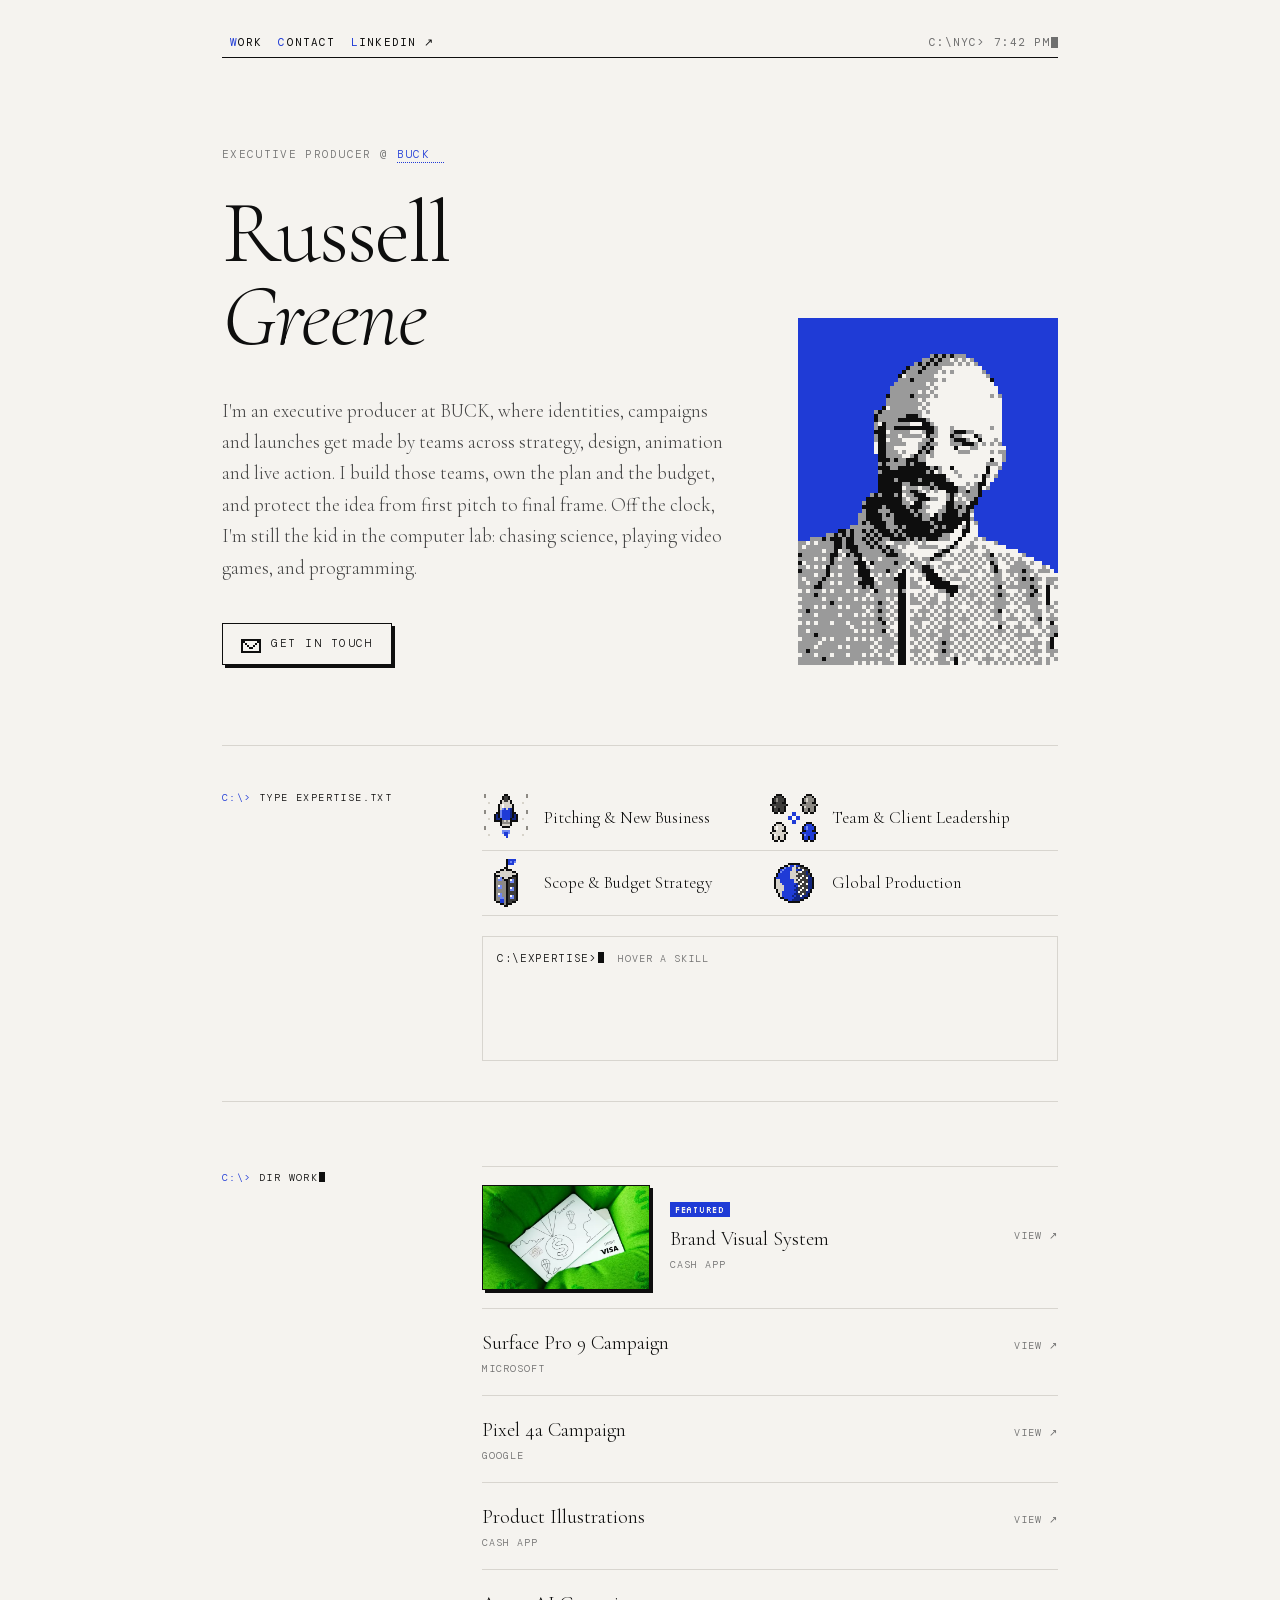
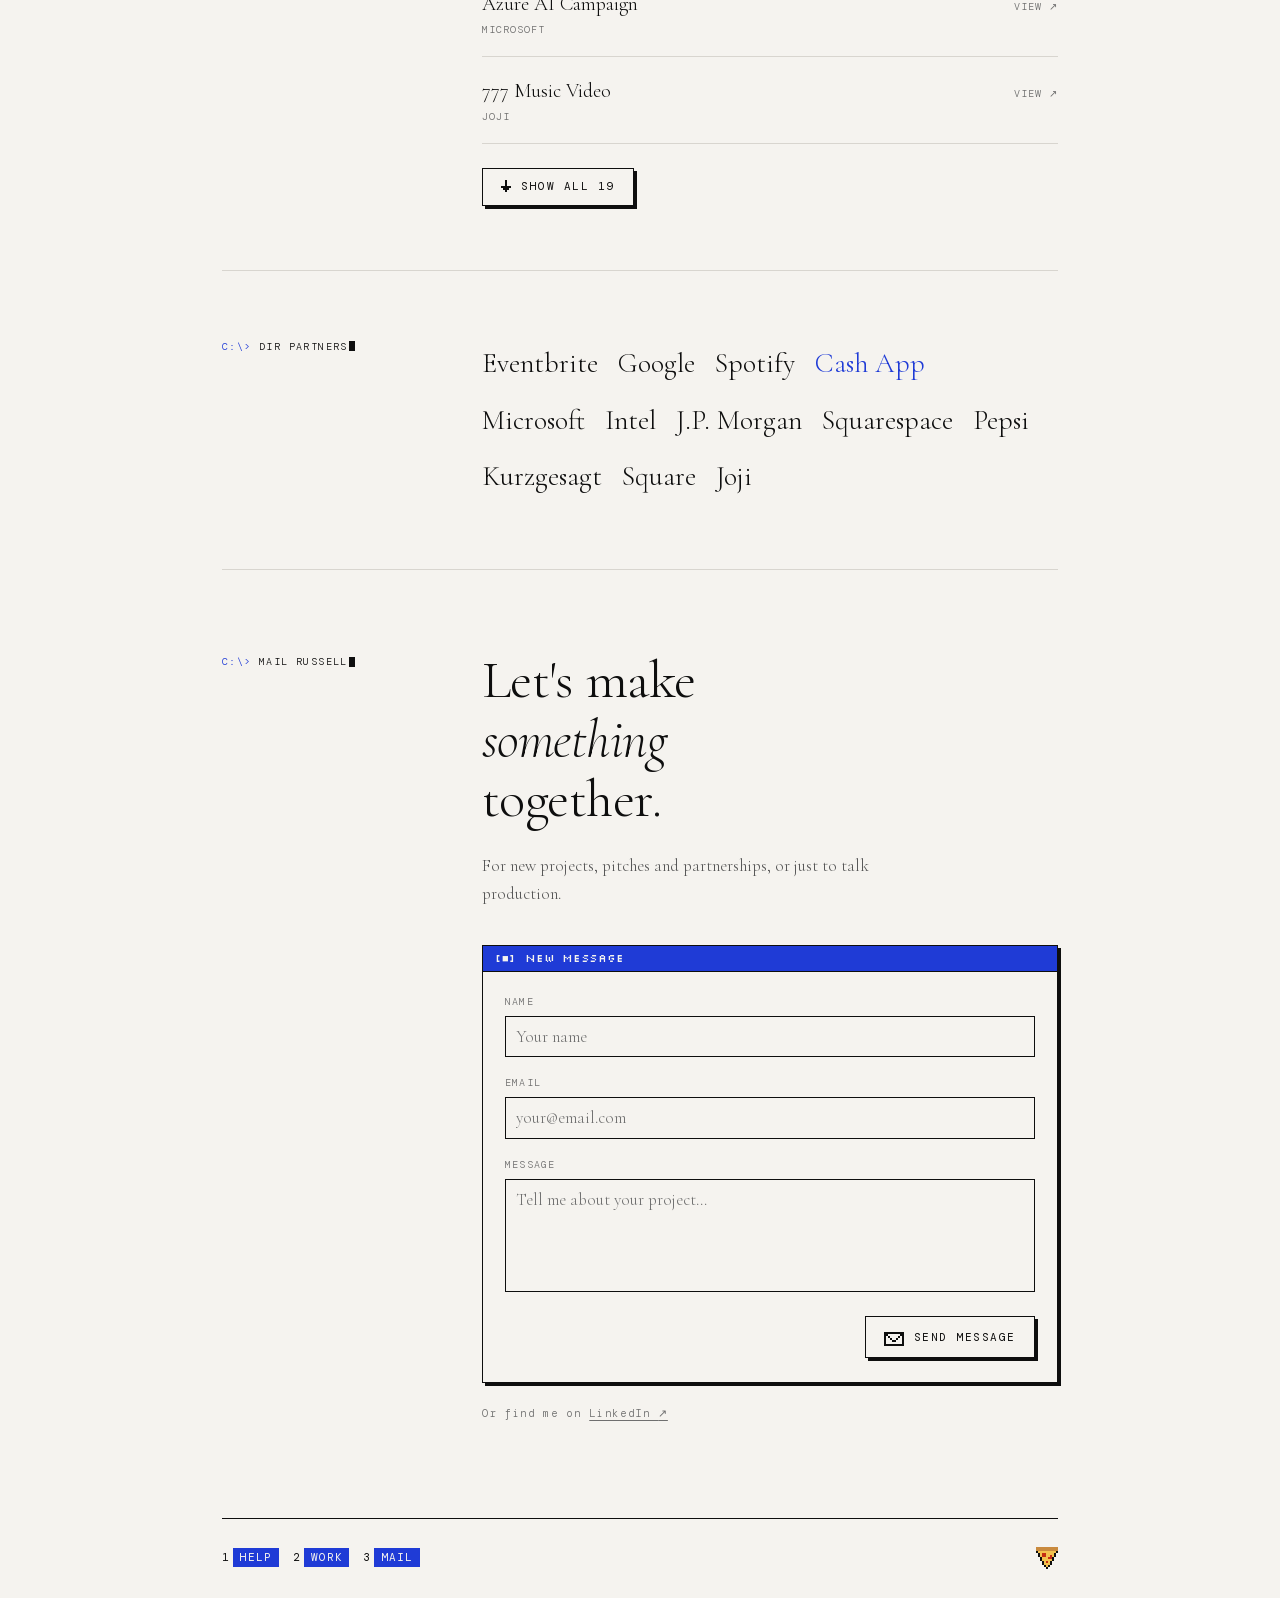
==== commit ae74a764: "Work card: no card on keyboard focus; honour reduced motion Keyboard focus no longer opens the featu" ====
--- a/index.html
+++ b/index.html
@@ -721,7 +721,7 @@
       .form-submit .dos-button { min-height: 44px; }
     }
   </style>
-  <link rel="stylesheet" href="/retro.css?v=9676388d" />
+  <link rel="stylesheet" href="/retro.css?v=312cce5d" />
 </head>
 <body>
 
@@ -1089,7 +1089,7 @@
 
 </div>
 
-<script src="/retro.js?v=22cce0cb"></script>
+<script src="/retro.js?v=6e1af2b0"></script>
 <script src="/contact.js?v=41f6ff3f"></script>
 
 </body>
--- a/retro.css
+++ b/retro.css
@@ -172,9 +172,7 @@
 @media (prefers-reduced-motion: reduce) {
   html.cursor-link .pixel-hand,
   .dos-window.is-open,
-  .dos-window.is-closing,
-  .work-card.is-open,
-  .work-card.is-closing { animation: none; }
+  .dos-window.is-closing { animation: none; }
 }
 
 /* Dithered DOS layer drawn over the photo by JS; cleared cells let the real photo through */
@@ -555,6 +553,12 @@
 .work-card.is-open { animation: dos-open 120ms steps(1, end) both; }
 .work-card.is-closing { animation: dos-close 120ms steps(1, end) both; }
 
+/* After the rules above, or they'd win: reduced motion opens and closes the card instantly */
+@media (prefers-reduced-motion: reduce) {
+  .work-card.is-open,
+  .work-card.is-closing { animation: none; }
+}
+
 .work-card-bar {
   display: flex;
   justify-content: space-between;
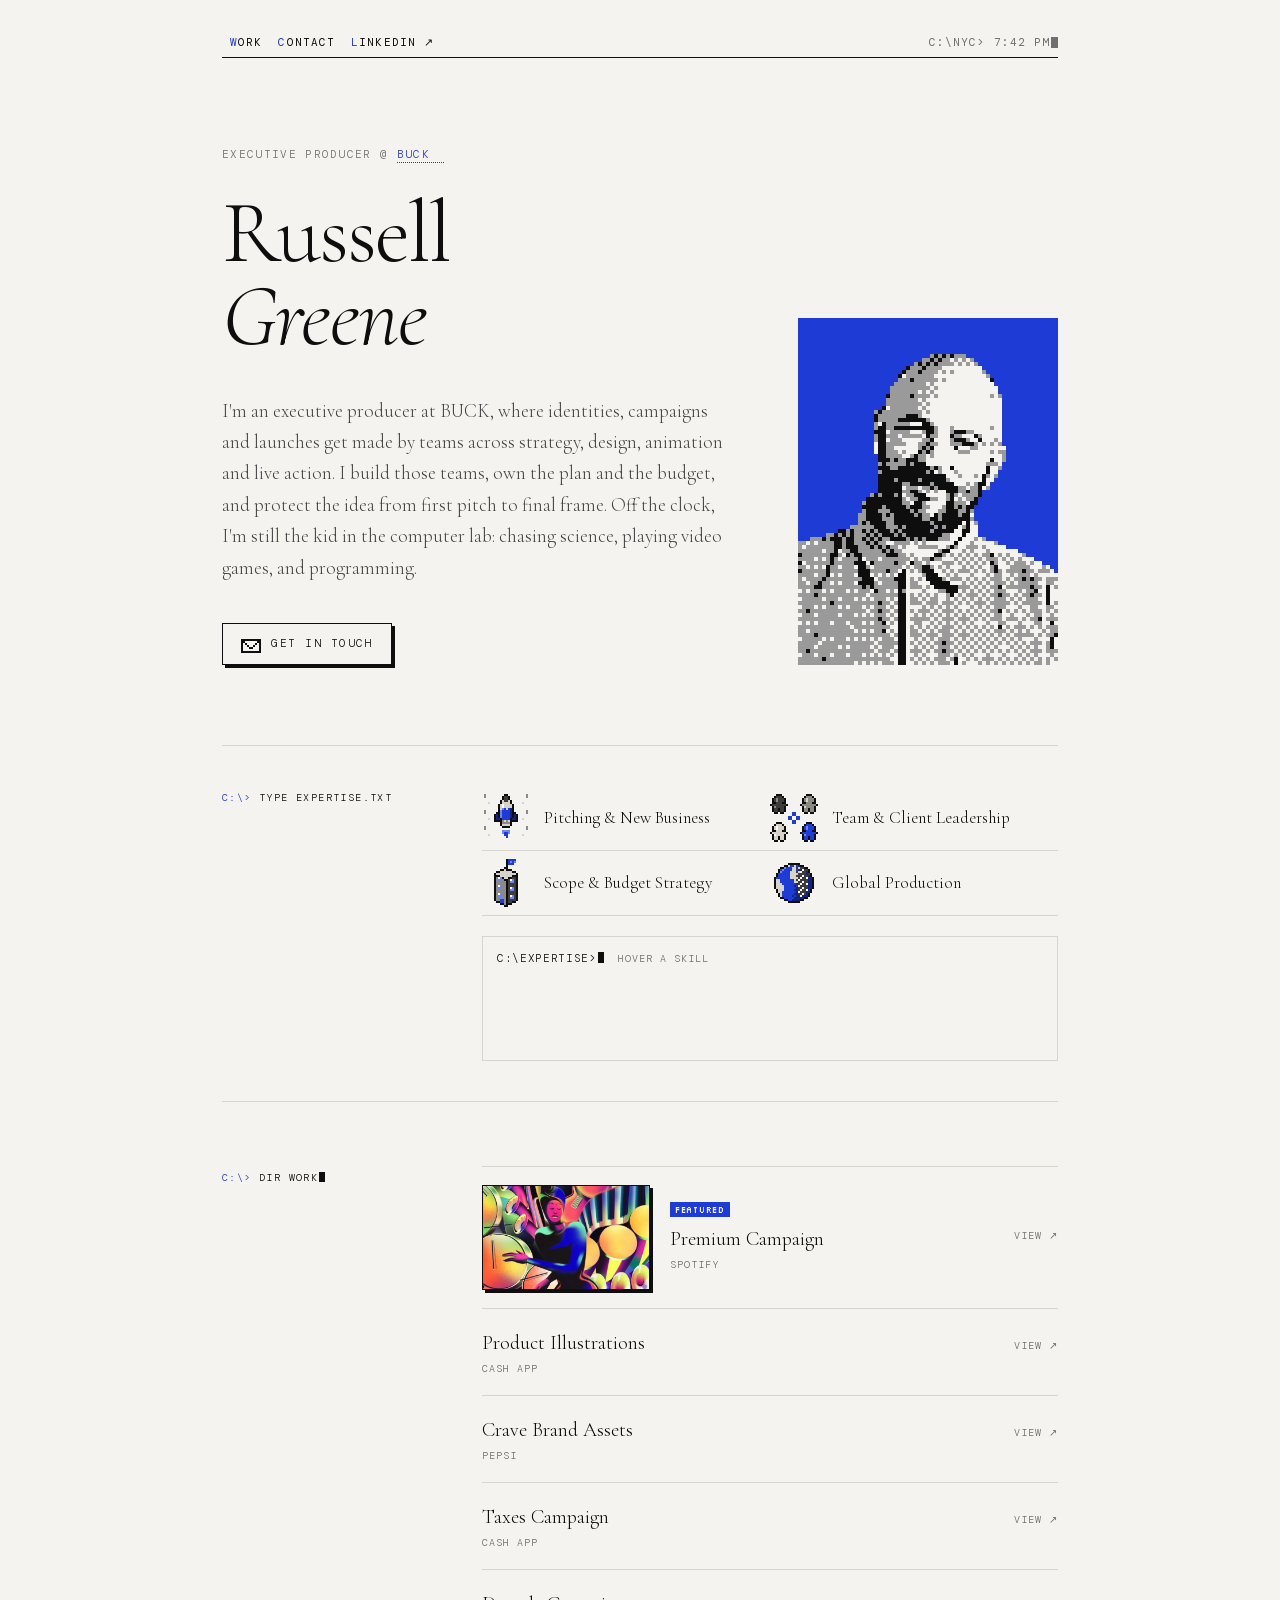
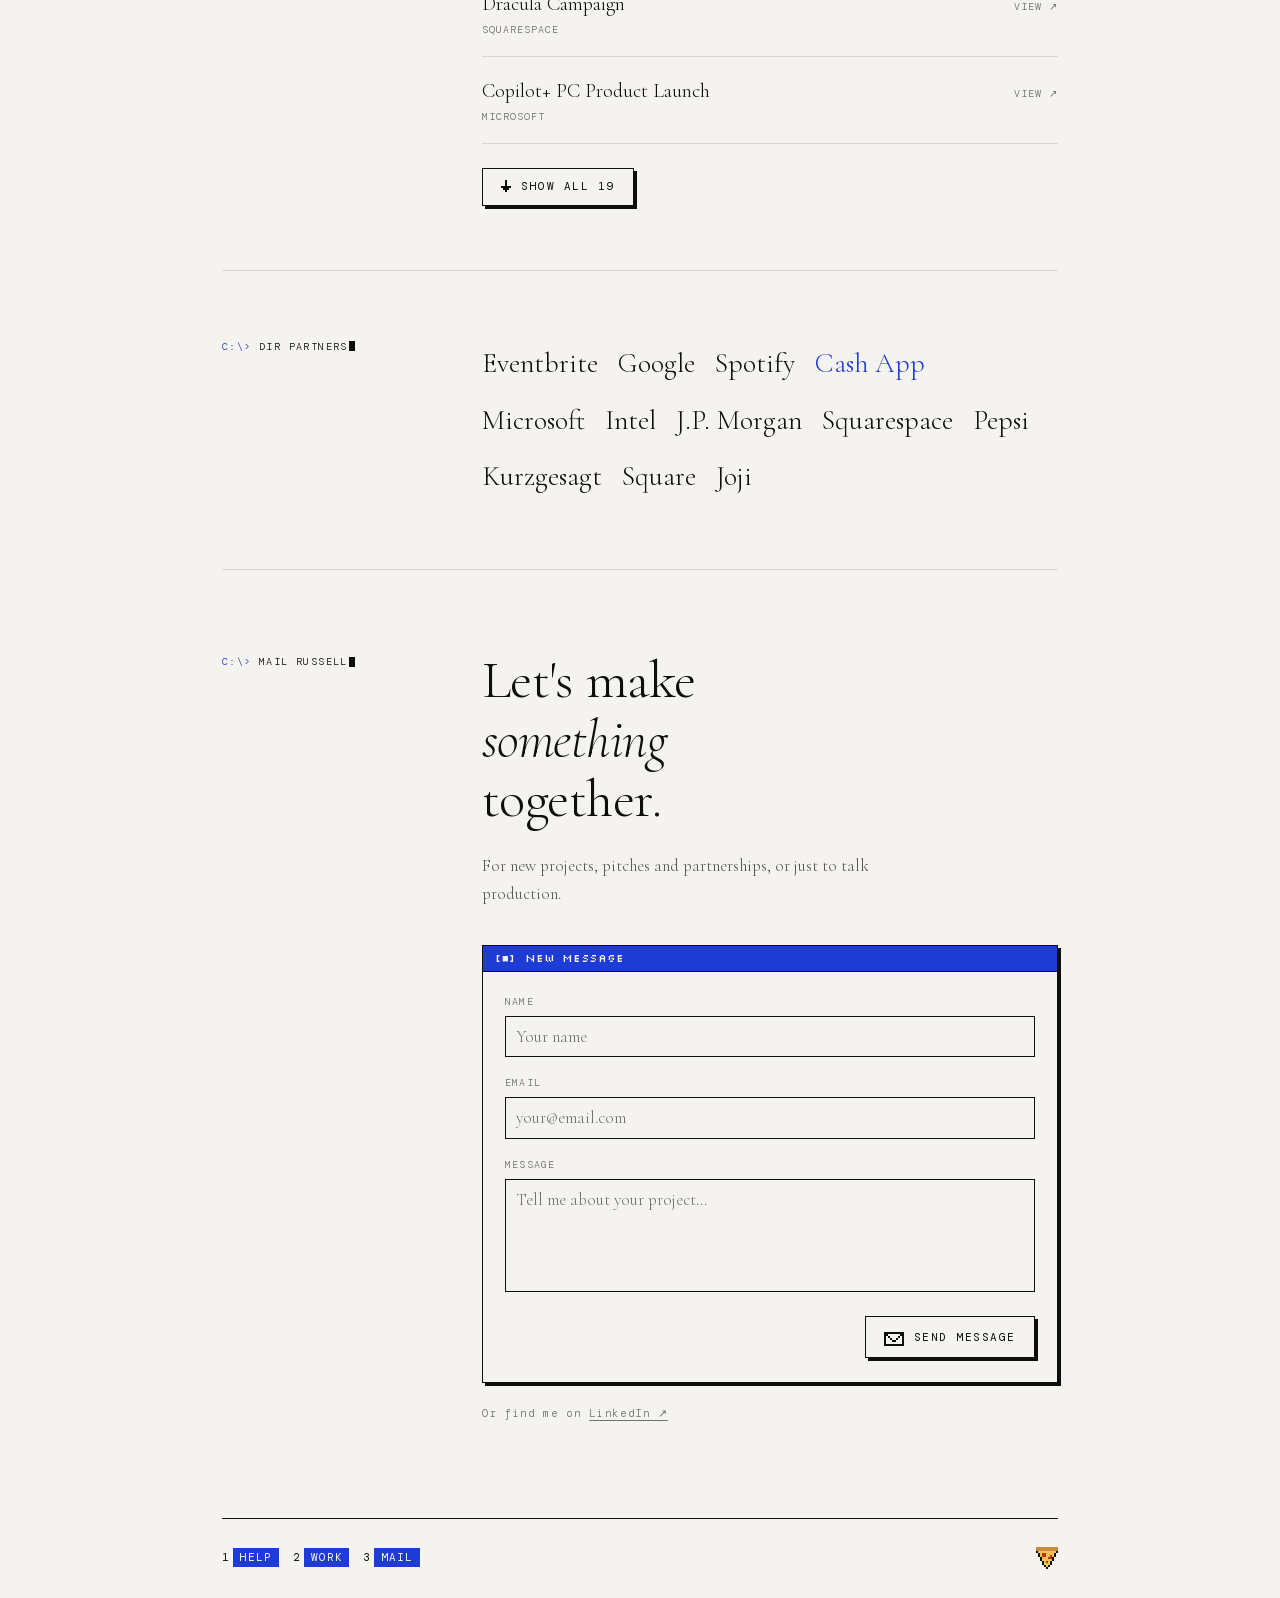
==== commit 4f9d22dd: "Reduced motion: no smooth scrolling html { scroll-behavior: smooth } now falls back to auto under pr" ====
--- a/index.html
+++ b/index.html
@@ -150,6 +150,9 @@
     }
 
     html { scroll-behavior: smooth; }
+    @media (prefers-reduced-motion: reduce) {
+      html { scroll-behavior: auto; }
+    }
 
     body {
       background: var(--paper);
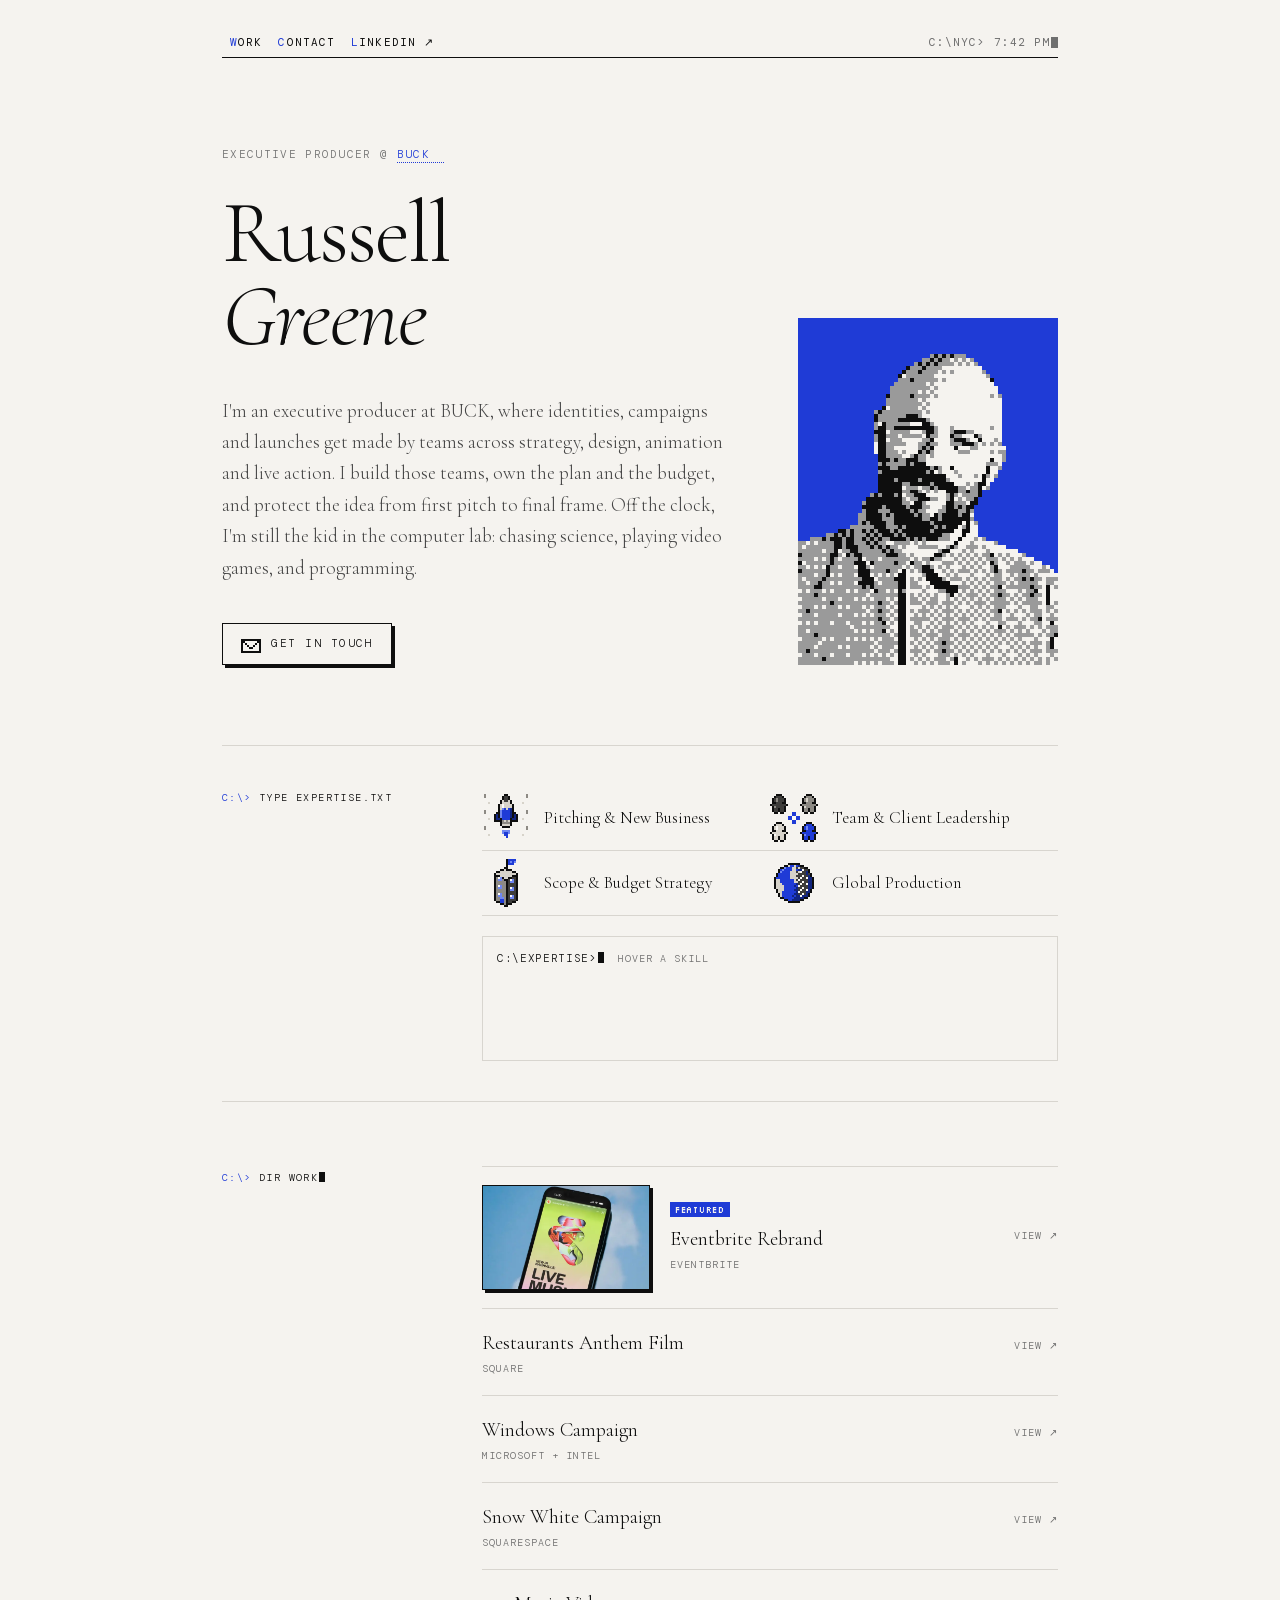
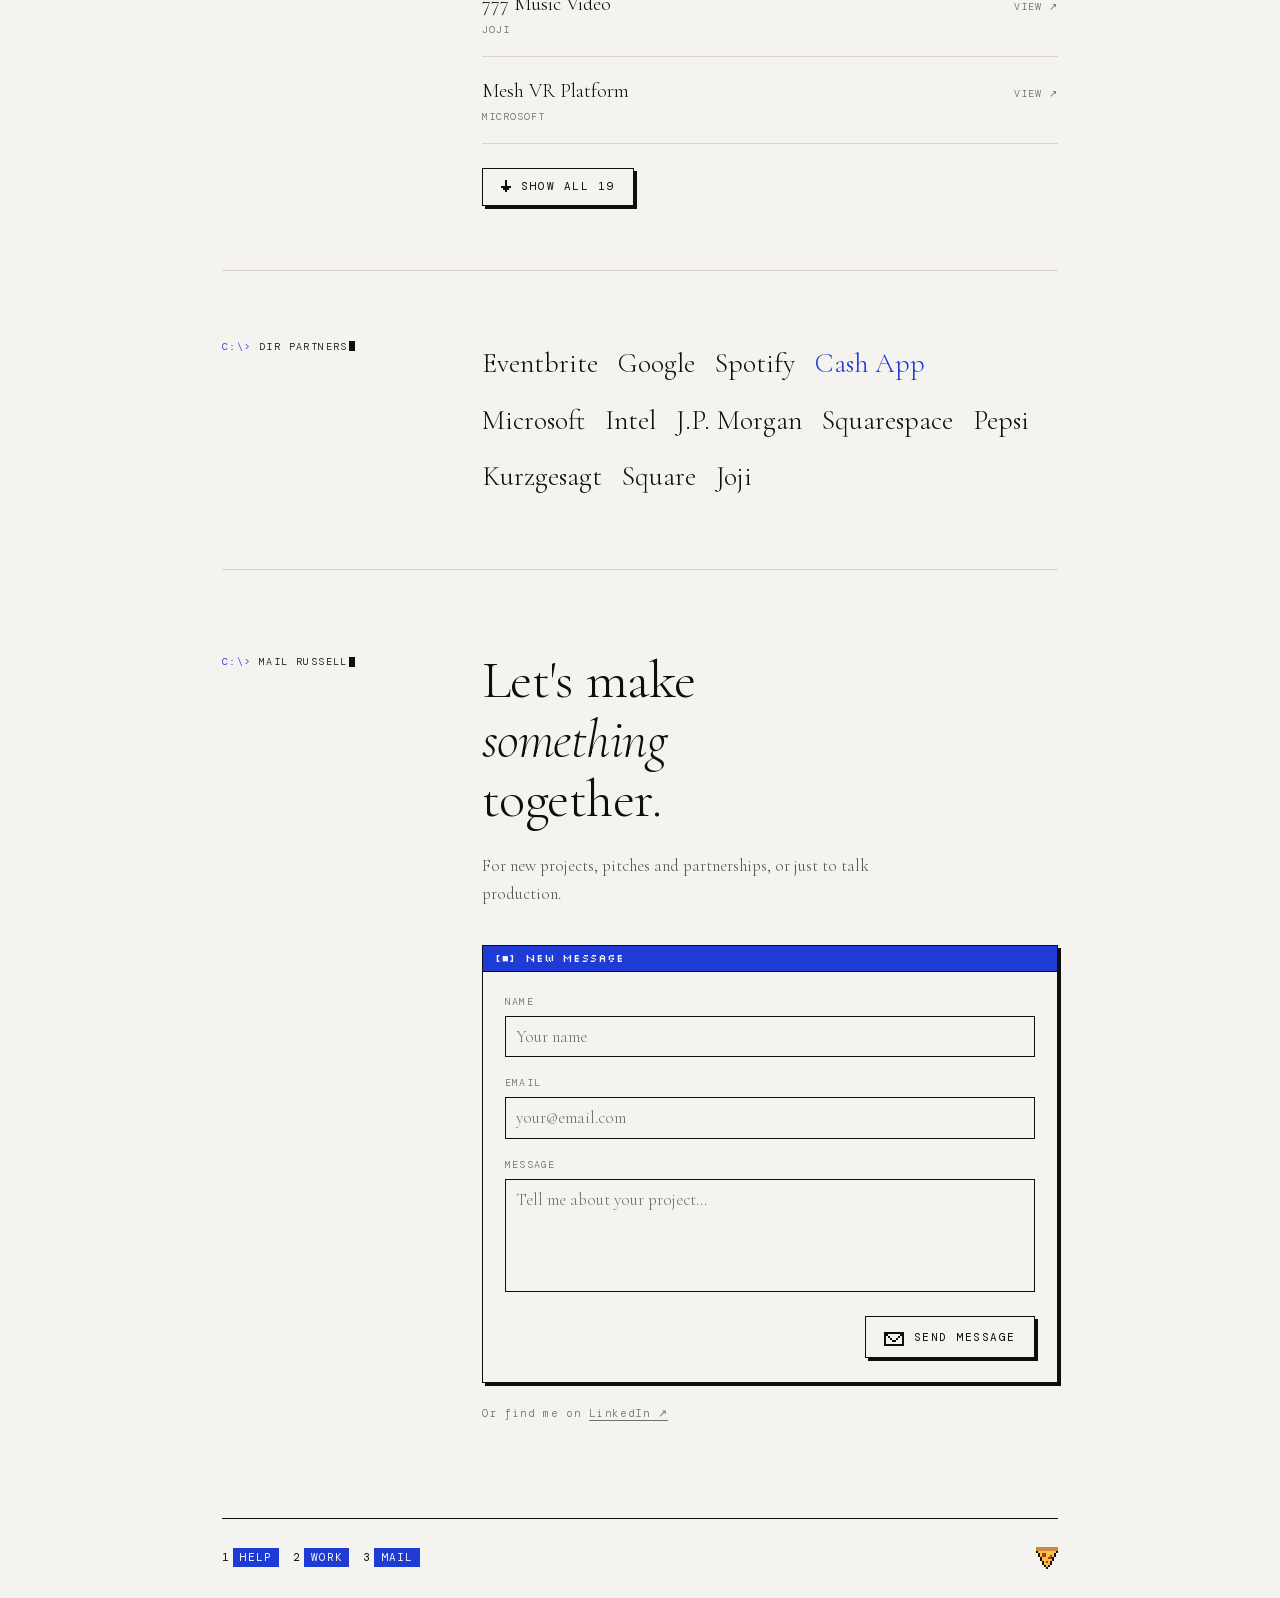
==== commit 870b6b19: "Global Production copy: the shoot was in New York "Budapest" was the project's code name. The descri" ====
--- a/index.html
+++ b/index.html
@@ -812,7 +812,7 @@
         </div>
         <div class="expertise-detail" id="xp-production">
           <p class="expertise-detail-name">Global Production</p>
-          <p class="expertise-desc">I run productions across studios, partners and time zones. One launch took a Budapest photoshoot, seven films, a website and a keynote, all pulling the same direction.</p>
+          <p class="expertise-desc">I run productions across studios, partners and time zones. One launch took a New York photo and video shoot, seven films, retail and a website, all pulling the same direction.</p>
           <p class="expertise-see">SEE: <a href="https://buck.co/work/microsoft-copilot-pcs" target="_blank" rel="noopener">Microsoft Copilot+ PC</a>, <a href="https://buck.co/work/microsoft-surface" target="_blank" rel="noopener">Microsoft Surface Pro 9</a>, <a href="https://buck.co/work/google-pixel-4a" target="_blank" rel="noopener">Google Pixel 4a</a></p>
         </div>
       </div>
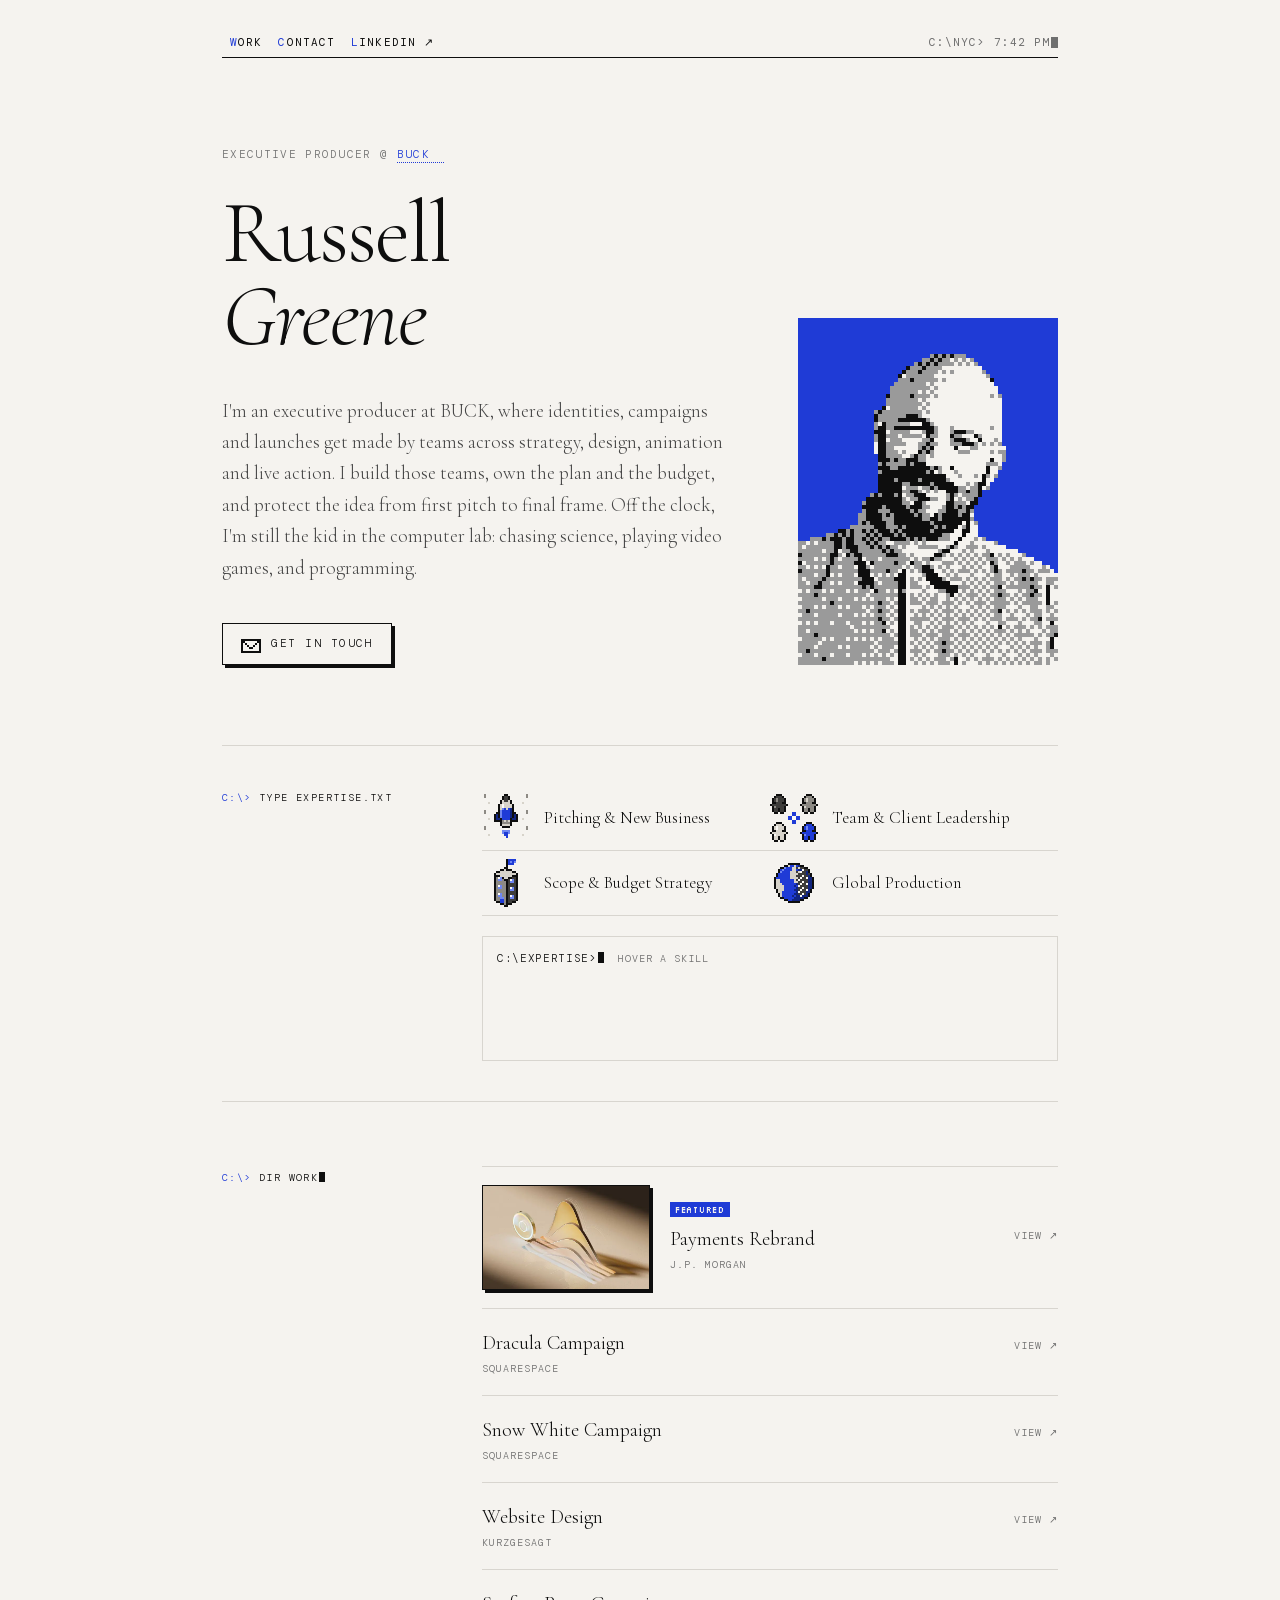
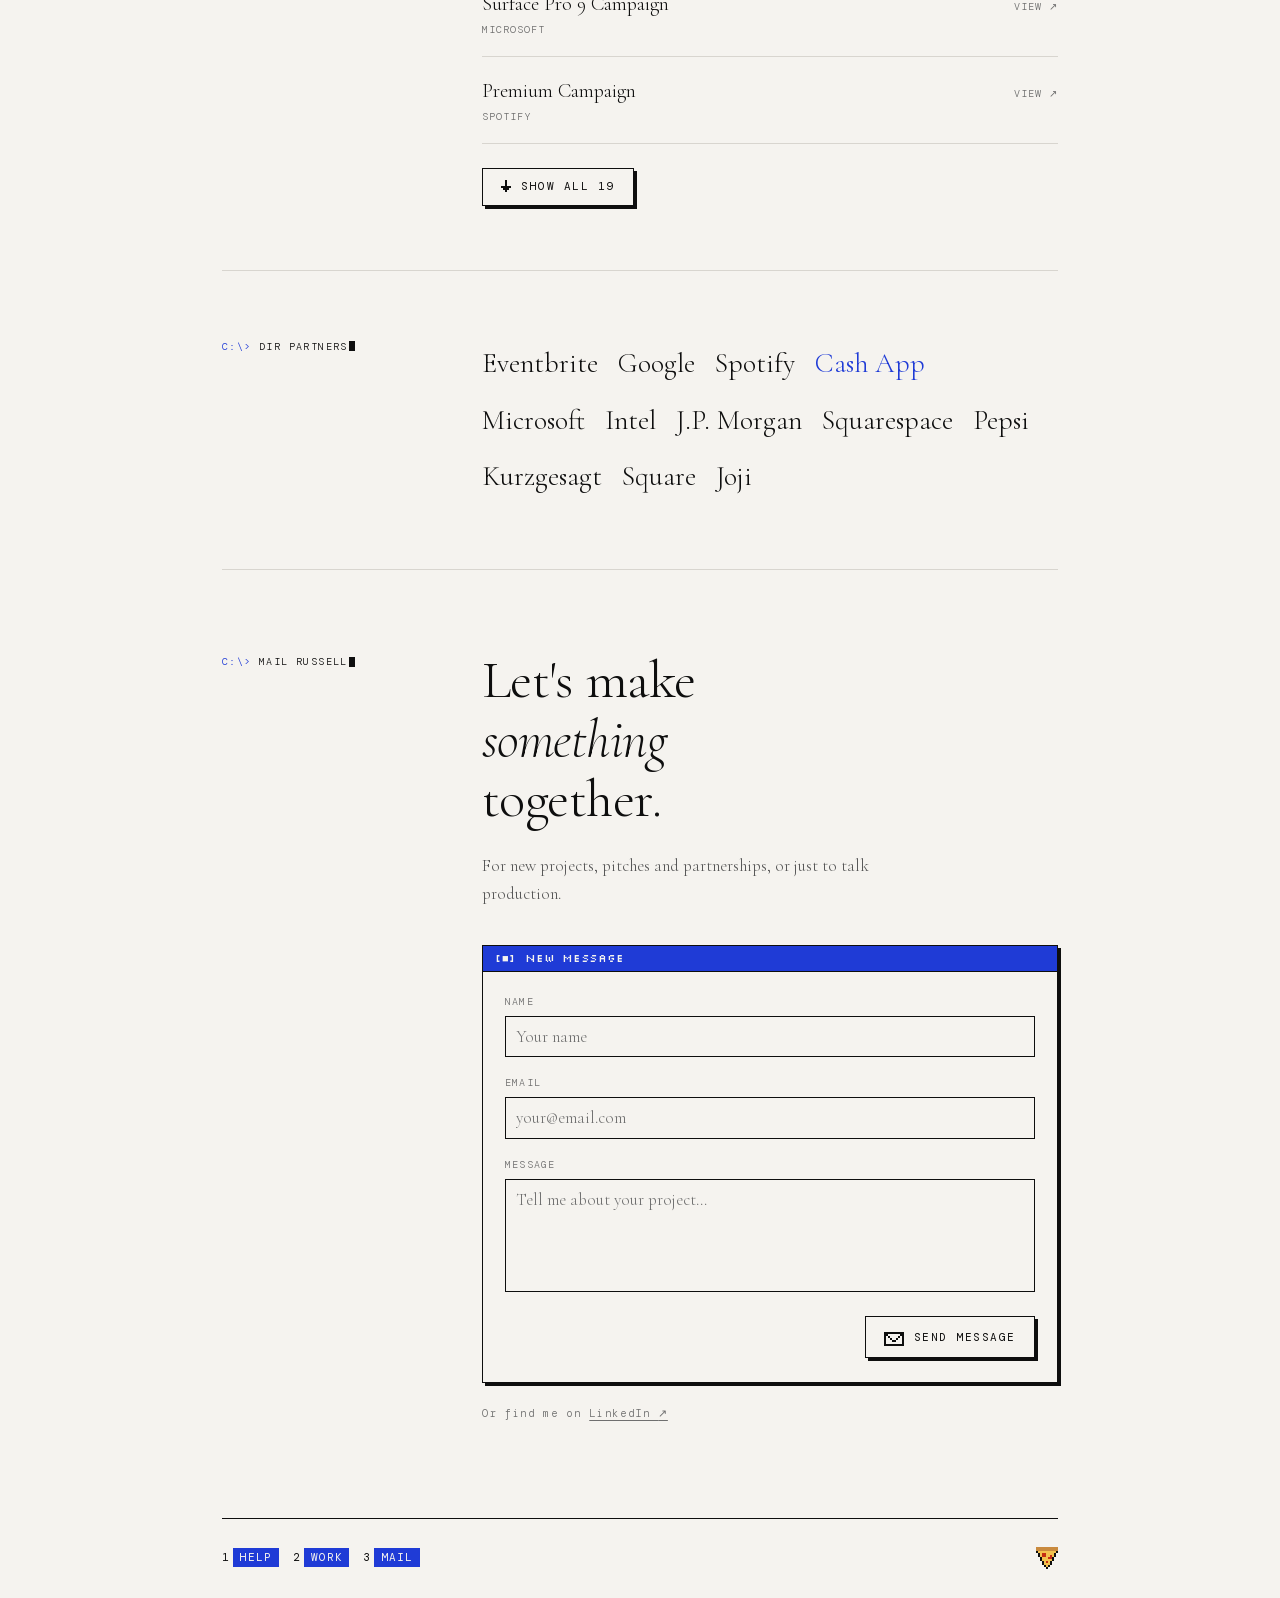
==== commit d51e7d10: "Case study: Microsoft Copilot+ PC launch (V1 copy, not signed off) A new page at /work/microsoft-cop" ====
--- a/index.html
+++ b/index.html
@@ -724,7 +724,7 @@
       .form-submit .dos-button { min-height: 44px; }
     }
   </style>
-  <link rel="stylesheet" href="/retro.css?v=312cce5d" />
+  <link rel="stylesheet" href="/retro.css?v=ad664023" />
 </head>
 <body>
 
@@ -803,7 +803,7 @@
         <div class="expertise-detail" id="xp-leadership">
           <p class="expertise-detail-name">Team &amp; Client Leadership</p>
           <p class="expertise-desc">I build the team around each brief, then stay close as the escalation point and champion for client and crew alike. Microsoft, Cash App and Spotify keep coming back.</p>
-          <p class="expertise-see">SEE: <a href="https://buck.co/work/cash-app-visual-identity" target="_blank" rel="noopener">Cash App Visual System</a>, <a href="https://buck.co/work/microsoft-copilot-pcs" target="_blank" rel="noopener">Microsoft Copilot+ PC</a>, <a href="https://buck.co/work/spotify-premium" target="_blank" rel="noopener">Spotify Premium</a></p>
+          <p class="expertise-see">SEE: <a href="https://buck.co/work/cash-app-visual-identity" target="_blank" rel="noopener">Cash App Visual System</a>, <a href="/work/microsoft-copilot-pc/">Microsoft Copilot+ PC</a>, <a href="https://buck.co/work/spotify-premium" target="_blank" rel="noopener">Spotify Premium</a></p>
         </div>
         <div class="expertise-detail" id="xp-scope-budget">
           <p class="expertise-detail-name">Scope &amp; Budget Strategy</p>
@@ -813,7 +813,7 @@
         <div class="expertise-detail" id="xp-production">
           <p class="expertise-detail-name">Global Production</p>
           <p class="expertise-desc">I run productions across studios, partners and time zones. One launch took a New York photo and video shoot, seven films, retail and a website, all pulling the same direction.</p>
-          <p class="expertise-see">SEE: <a href="https://buck.co/work/microsoft-copilot-pcs" target="_blank" rel="noopener">Microsoft Copilot+ PC</a>, <a href="https://buck.co/work/microsoft-surface" target="_blank" rel="noopener">Microsoft Surface Pro 9</a>, <a href="https://buck.co/work/google-pixel-4a" target="_blank" rel="noopener">Google Pixel 4a</a></p>
+          <p class="expertise-see">SEE: <a href="/work/microsoft-copilot-pc/">Microsoft Copilot+ PC</a>, <a href="https://buck.co/work/microsoft-surface" target="_blank" rel="noopener">Microsoft Surface Pro 9</a>, <a href="https://buck.co/work/google-pixel-4a" target="_blank" rel="noopener">Google Pixel 4a</a></p>
         </div>
       </div>
     </div>
@@ -846,7 +846,7 @@
             <span class="work-title">Copilot+ PC Product Launch</span>
             <span class="work-client">Microsoft</span>
           </div>
-          <a href="https://buck.co/work/microsoft-copilot-pcs" target="_blank" rel="noopener" class="work-link">View<span class="visually-hidden"> Copilot+ PC Product Launch case study (opens in a new tab)</span> <span aria-hidden="true">↗</span></a>
+          <a href="/work/microsoft-copilot-pc/" class="work-link">View<span class="visually-hidden"> Copilot+ PC Product Launch case study</span></a>
         </li>
 
         <li class="work-item" data-media="/work-media/cash-app-visual-system.webp" data-featured>
@@ -1092,7 +1092,7 @@
 
 </div>
 
-<script src="/retro.js?v=6e1af2b0"></script>
+<script src="/retro.js?v=e658da8a"></script>
 <script src="/contact.js?v=41f6ff3f"></script>
 
 </body>
--- a/retro.css
+++ b/retro.css
@@ -291,6 +291,11 @@
 
 @media (max-width: 359px) {
   .prompt-prefix { display: none; }
+}
+
+/* A four-item bar (Home, Work, Contact, LinkedIn: case studies) needs the room sooner */
+@media (max-width: 419px) {
+  .menubar-long .prompt-prefix { display: none; }
 }
 
 /* Touch: 44px tap areas that don't move the layout */
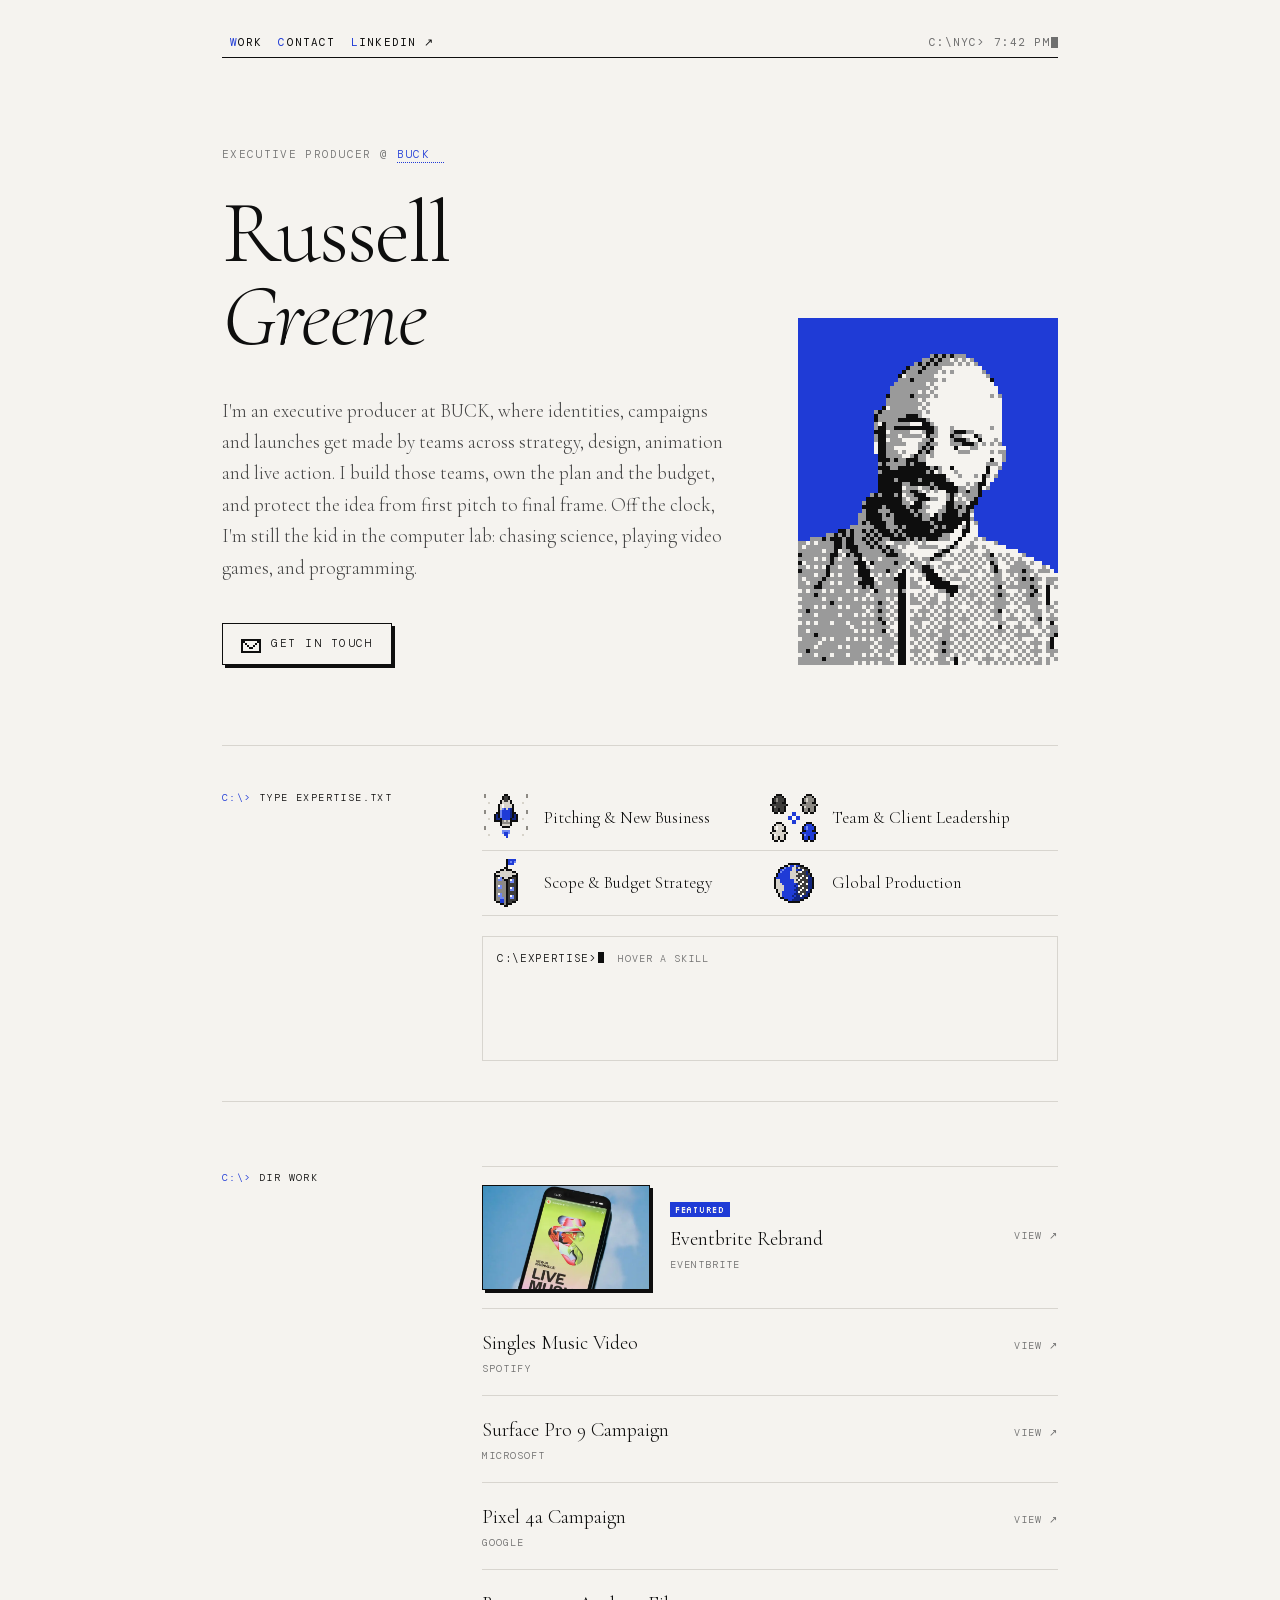
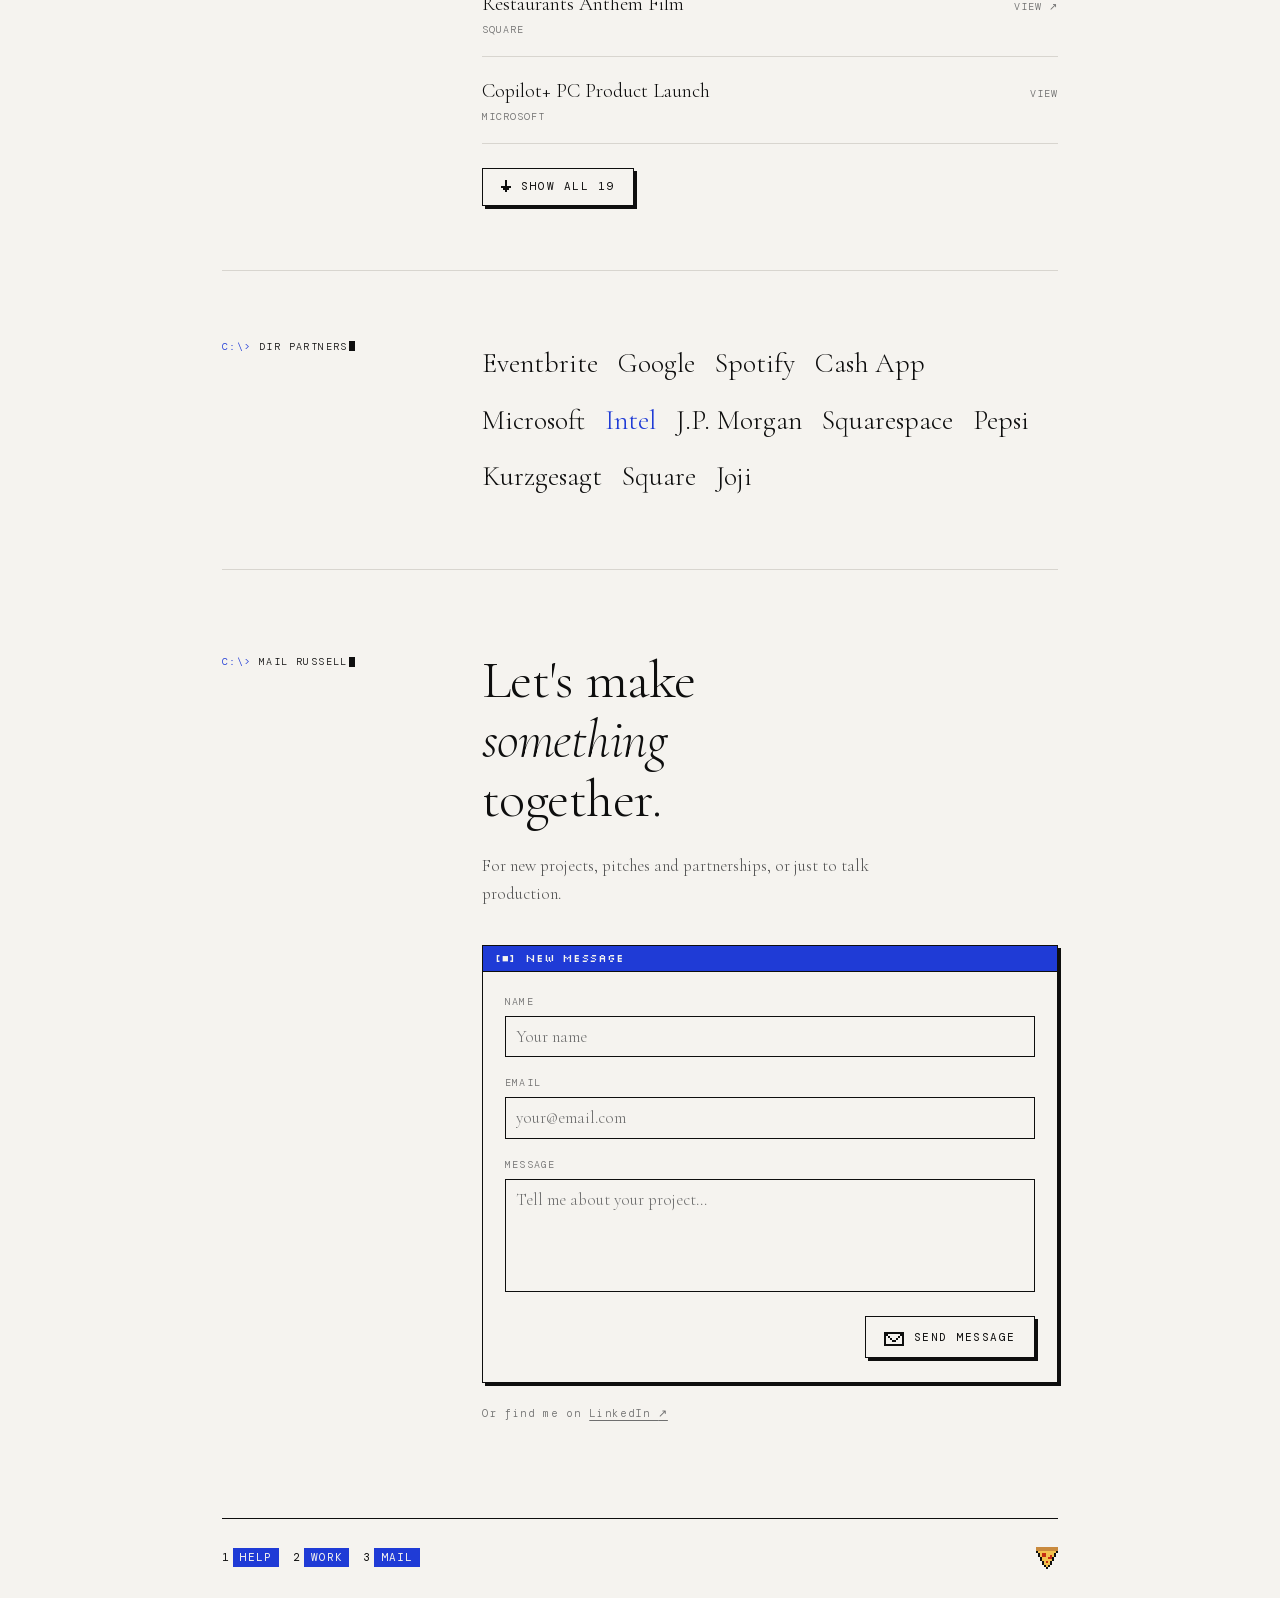
==== commit a8afb3d9: "Case study: responsive poster picture under the hero loop The poster is now a <picture> under the vi" ====
--- a/index.html
+++ b/index.html
@@ -1092,7 +1092,7 @@
 
 </div>
 
-<script src="/retro.js?v=e658da8a"></script>
+<script src="/retro.js?v=c25e189e"></script>
 <script src="/contact.js?v=41f6ff3f"></script>
 
 </body>
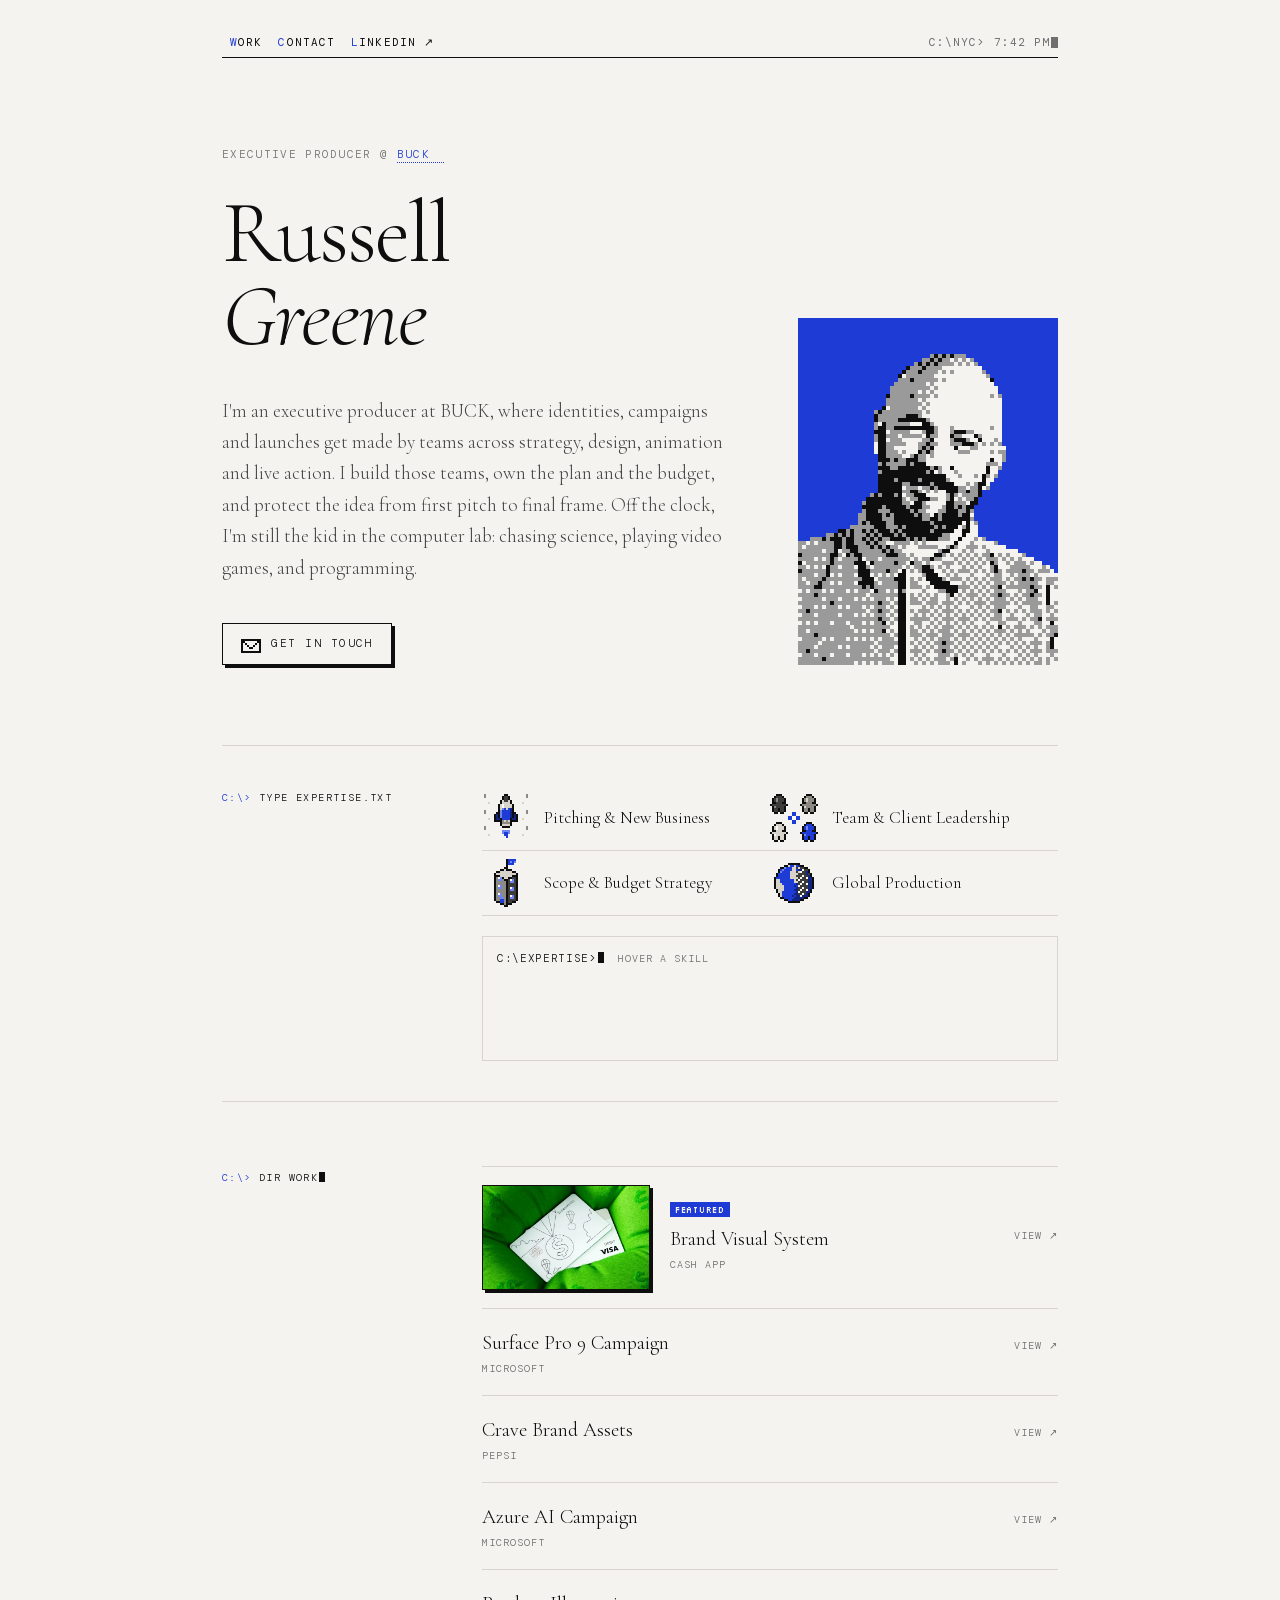
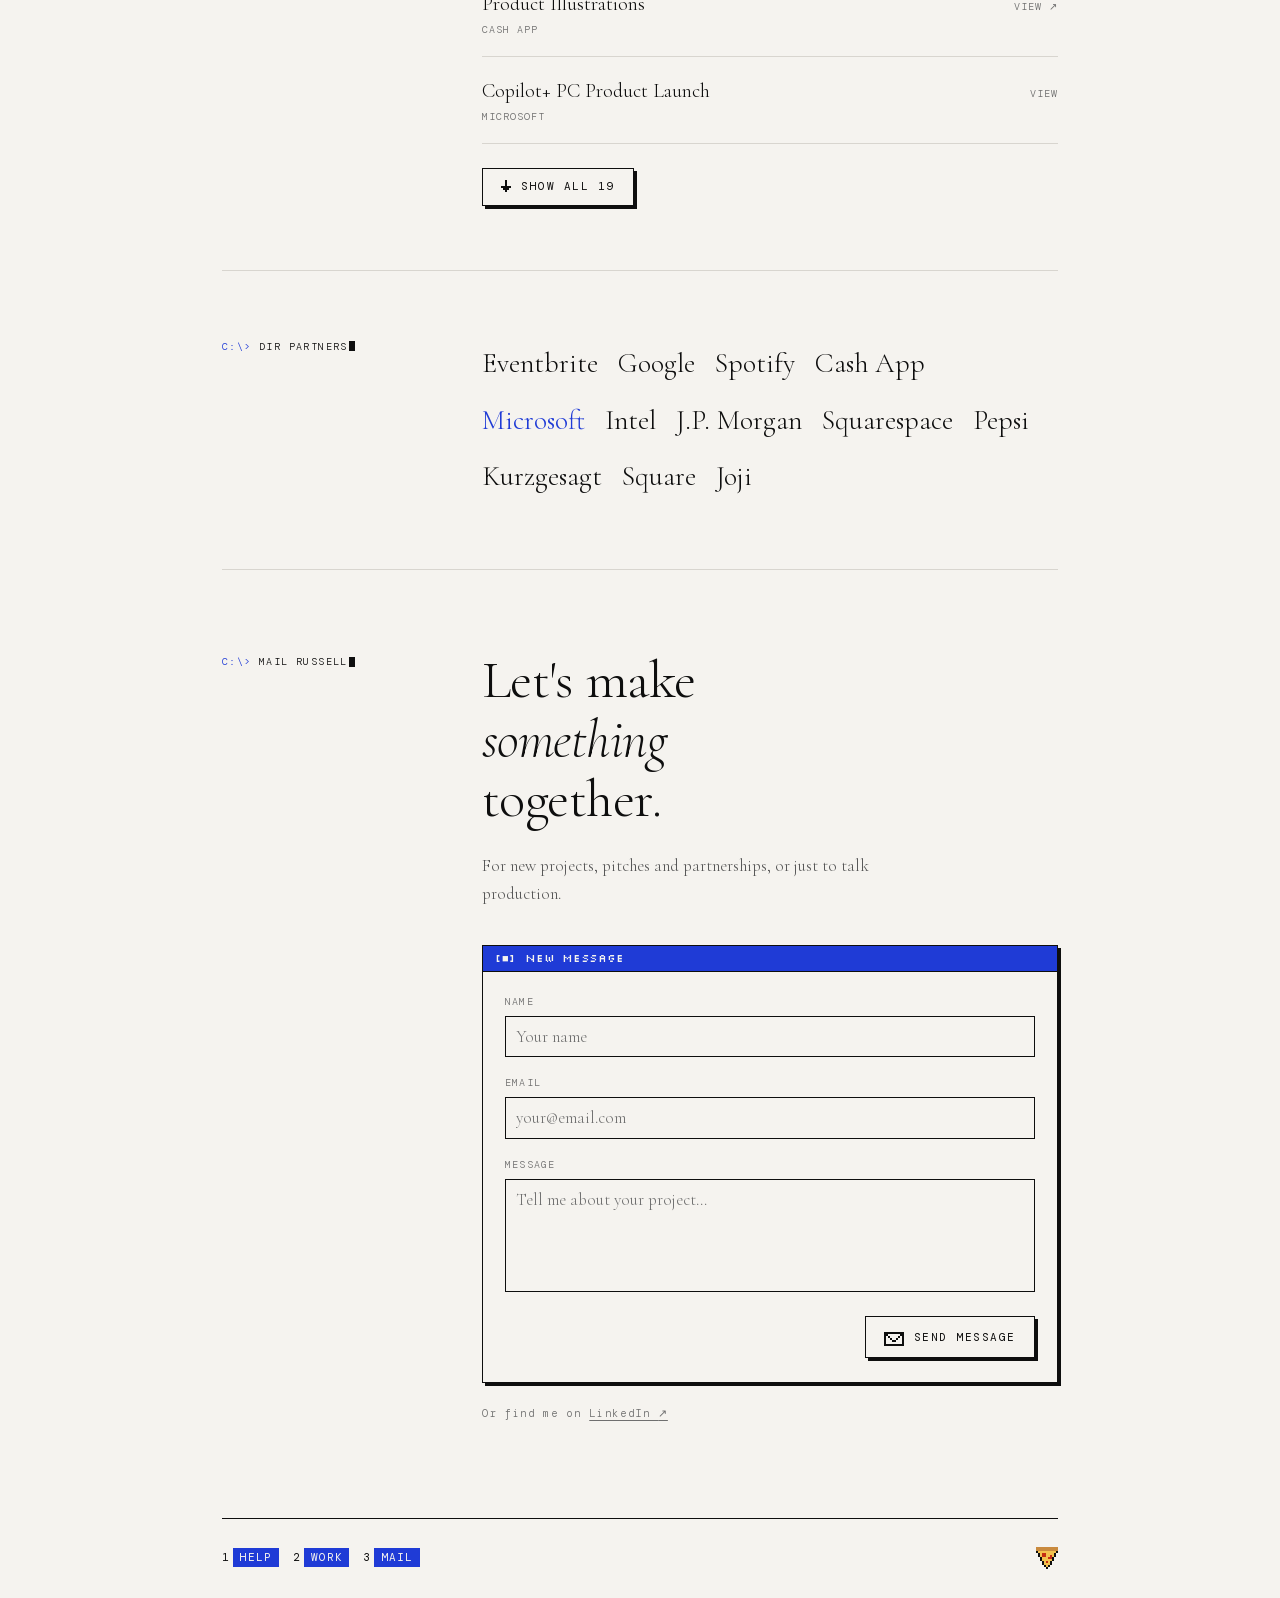
==== commit 2ee4f9cc: "Case study: image-led Copilot+ PC page (media in every section) Every section now has supporting med" ====
--- a/index.html
+++ b/index.html
@@ -1092,7 +1092,7 @@
 
 </div>
 
-<script src="/retro.js?v=c25e189e"></script>
+<script src="/retro.js?v=5ba42ebc"></script>
 <script src="/contact.js?v=41f6ff3f"></script>
 
 </body>
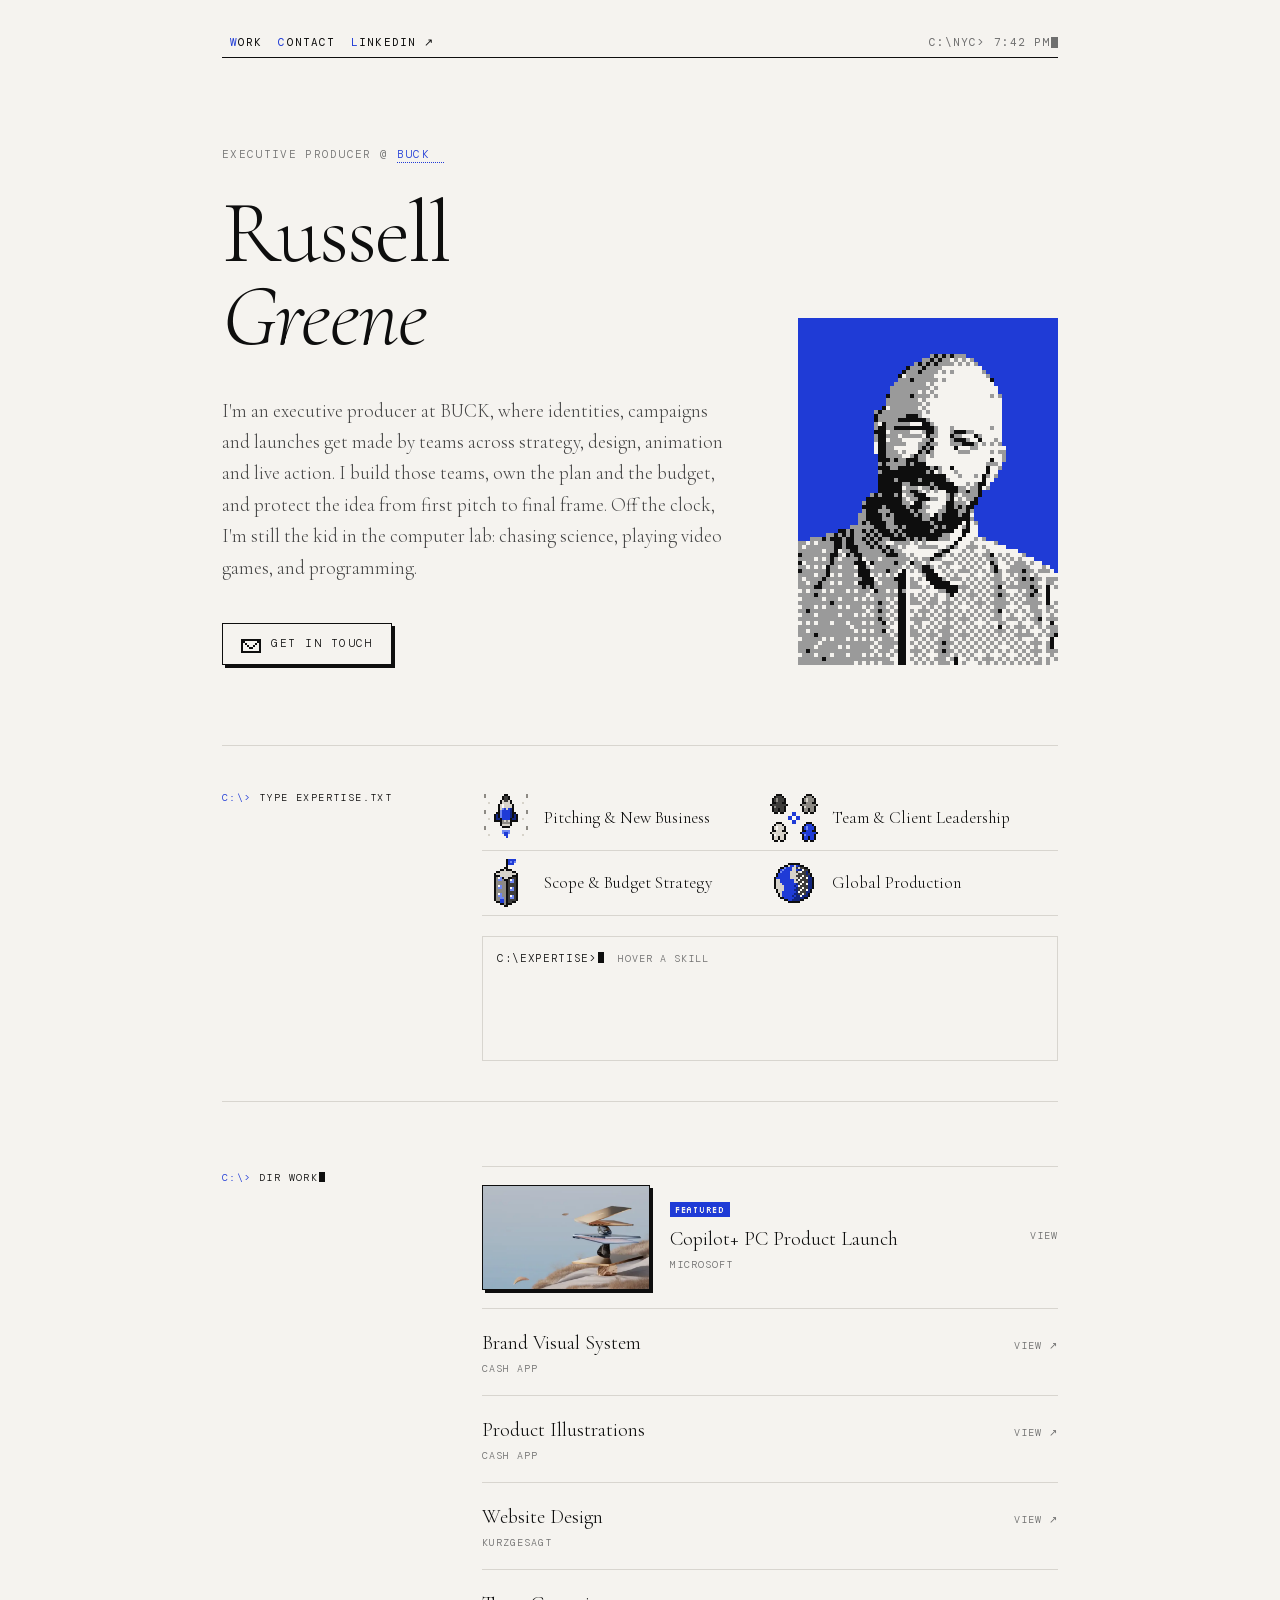
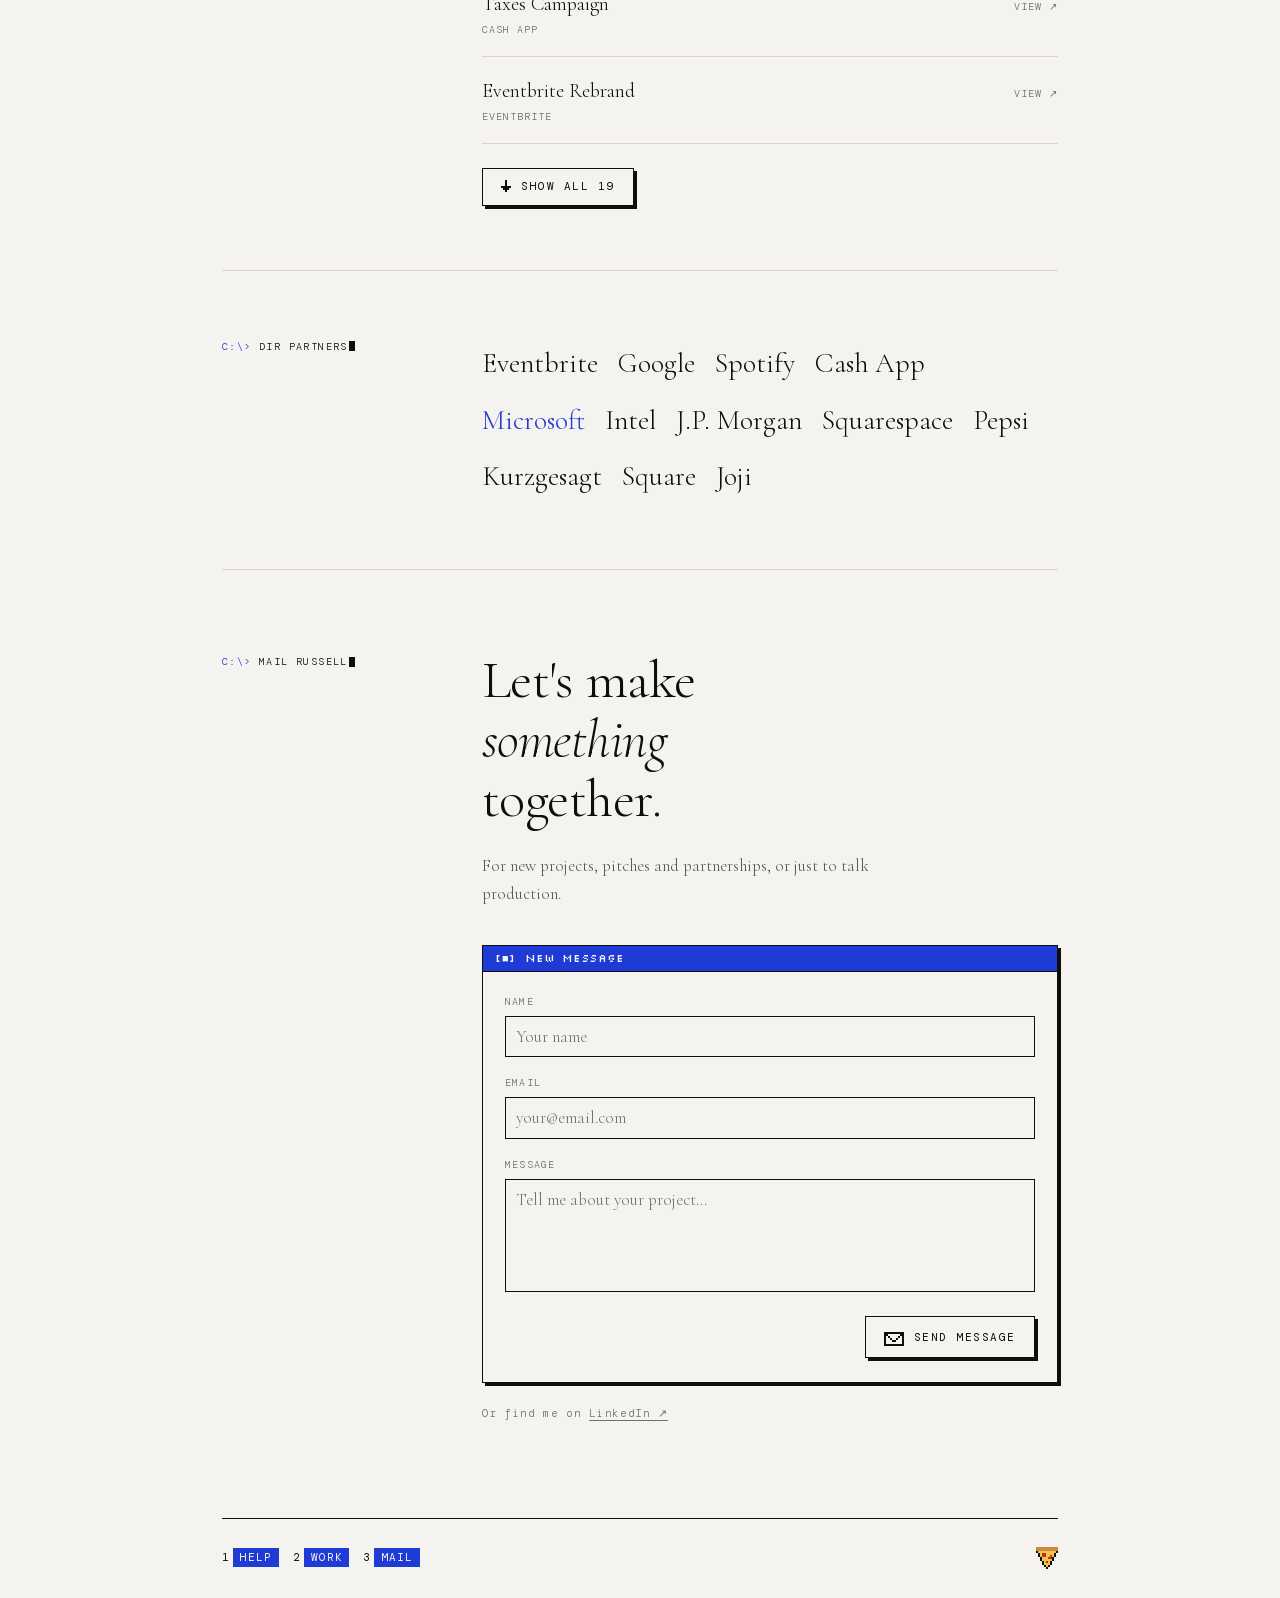
==== commit 1264f5d9: "Case study: final copy, ROLE caption, mirror motion controls OUTCOME: "a number of marketing campaig" ====
--- a/index.html
+++ b/index.html
@@ -1092,7 +1092,7 @@
 
 </div>
 
-<script src="/retro.js?v=5ba42ebc"></script>
+<script src="/retro.js?v=672857f1"></script>
 <script src="/contact.js?v=41f6ff3f"></script>
 
 </body>
